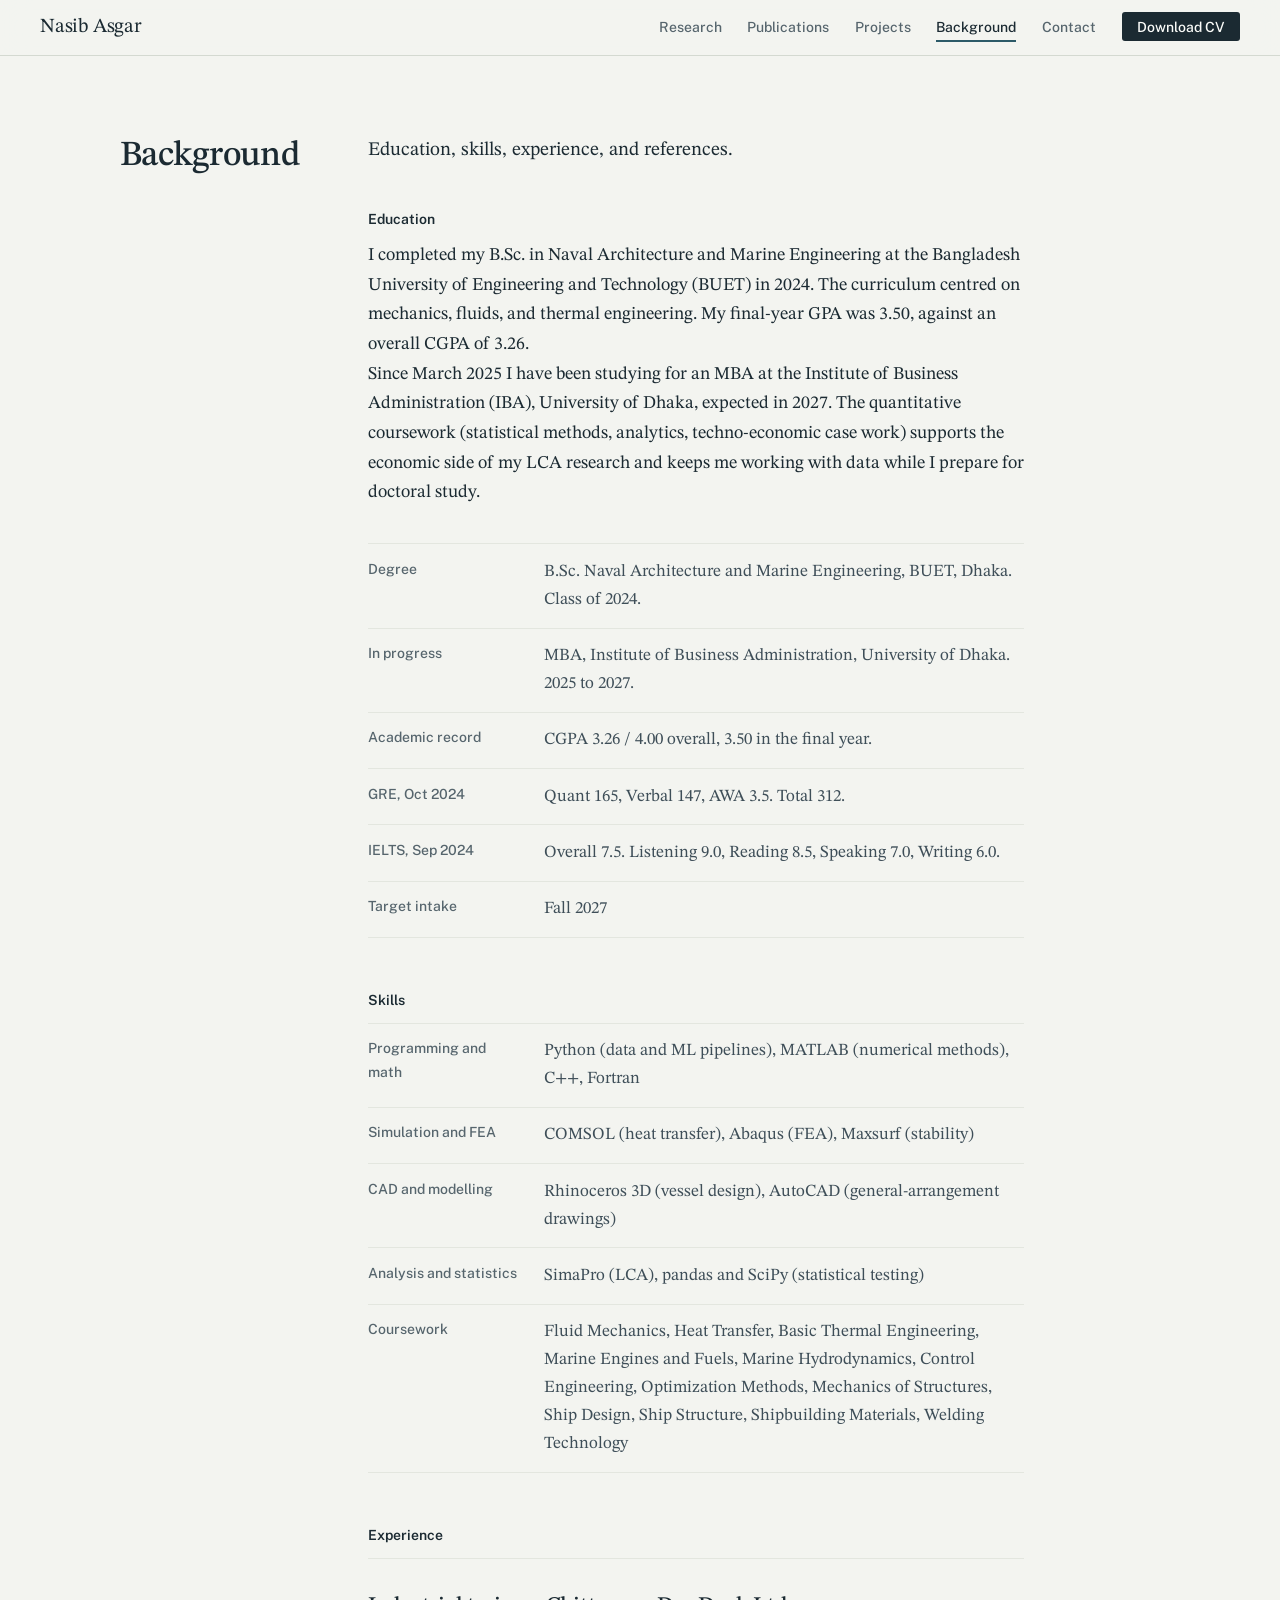
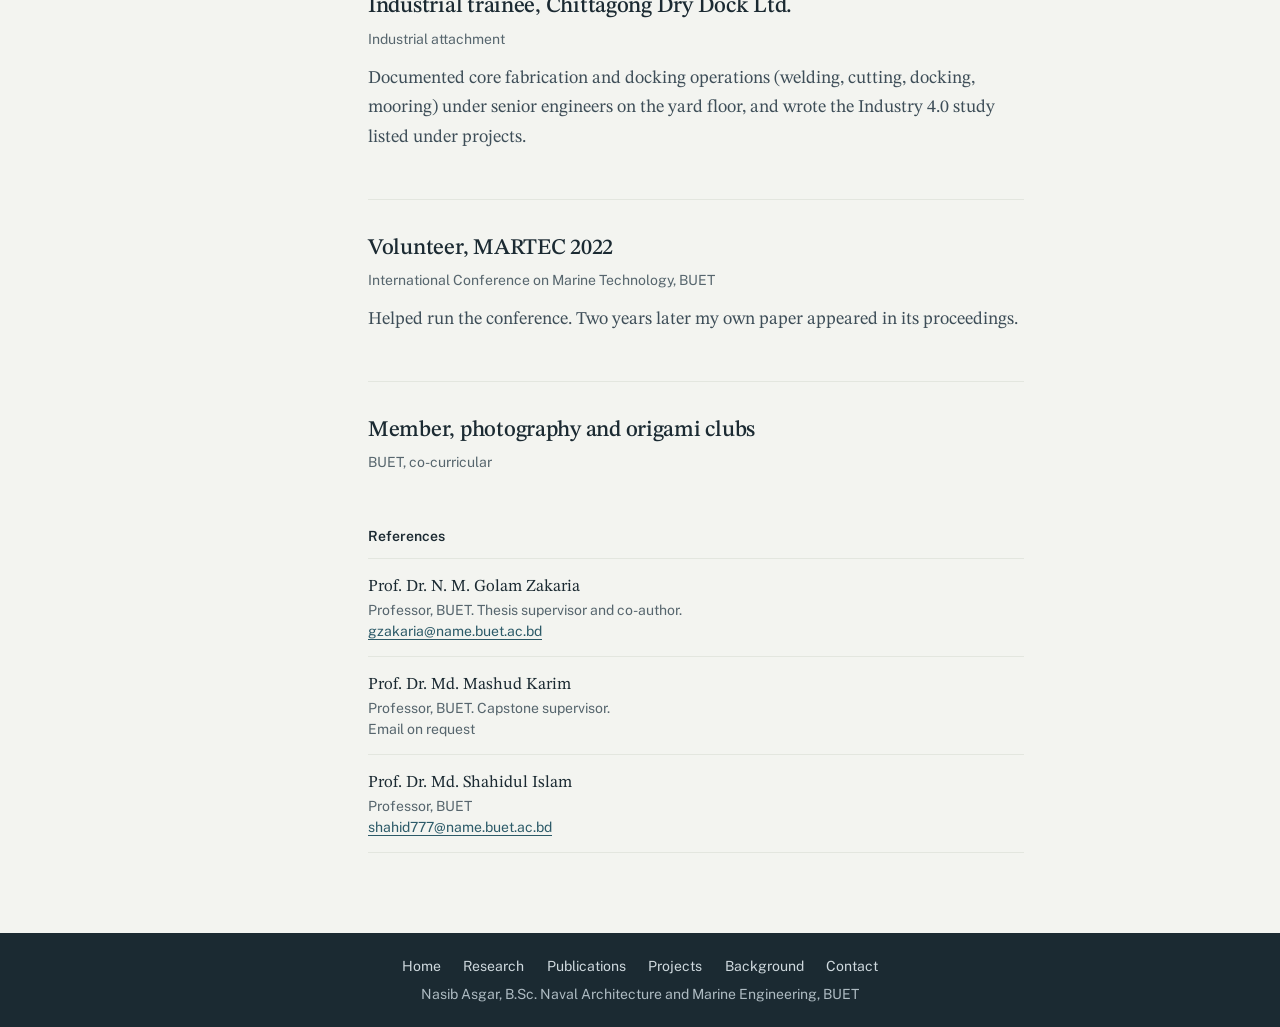
==== background.html @ f790f5c5 "Split the site into home, research, publications, projects and background pages Shared style.css, si" ====
<!DOCTYPE html>
<html lang="en">
<head>
<meta charset="UTF-8" />
<meta name="viewport" content="width=device-width, initial-scale=1, viewport-fit=cover" />
<meta name="color-scheme" content="light" />
<meta name="theme-color" content="#f3f4f0" />
<meta name="description" content="Education, test scores, skills, experience, and references for Nasib Asgar, B.Sc. Naval Architecture and Marine Engineering, BUET." />
<meta name="author" content="Nasib Asgar" />
<meta property="og:type" content="website" />
<meta property="og:title" content="Background | Nasib Asgar" />
<meta property="og:description" content="Education, test scores, skills, experience, and references for Nasib Asgar, B.Sc. Naval Architecture and Marine Engineering, BUET." />
<meta property="og:url" content="https://nasibasgar.github.io/background.html" />
<meta name="twitter:card" content="summary" />
<title>Background | Nasib Asgar</title>

<link rel="preconnect" href="https://fonts.googleapis.com" />
<link rel="preconnect" href="https://fonts.gstatic.com" crossorigin />
<link href="https://fonts.googleapis.com/css2?family=STIX+Two+Text:ital,wght@0,400;0,500;0,600;1,400;1,500&family=Public+Sans:wght@400;500;600&display=swap" rel="stylesheet" />
<link rel="stylesheet" href="style.css" />
</head>
<body>
<a class="skip" href="#main">Skip to content</a>

<nav aria-label="Primary">
  <a href="index.html" class="nav-brand">Nasib Asgar</a>
  <button class="nav-toggle" id="navToggle" aria-label="Open menu" aria-expanded="false" aria-controls="navLinks">Menu</button>
  <ul class="nav-links" id="navLinks">
    <li><a href="research.html">Research</a></li>
    <li><a href="publications.html">Publications</a></li>
    <li><a href="projects.html">Projects</a></li>
    <li><a href="background.html" aria-current="page">Background</a></li>
    <li><a href="index.html#contact">Contact</a></li>
    <li><a data-link="cv" href="Nasib_Asgar_CV.pdf" download class="nav-cv">Download CV</a></li>
  </ul>
</nav>

<main id="main">
<section>
  <div class="sec">
    <h1 class="page-title">Background</h1>
    <div class="sec-body">
      <p class="page-lede">Education, skills, experience, and references.</p>
      <div class="sub-group">
      <h3 class="sub">Education</h3>
      <p>
        I completed my B.Sc. in Naval Architecture and Marine Engineering at the Bangladesh
        University of Engineering and Technology (BUET) in 2024. The curriculum centred on
        mechanics, fluids, and thermal engineering. My final-year GPA was 3.50, against an
        overall CGPA of 3.26.
      </p>
      <!-- Verify the MBA framing and dates below. An unexplained gap after graduation is a
           red flag to committees; this paragraph presents it as deliberate preparation. -->
      <p>
        Since March 2025 I have been studying for an MBA at the Institute of Business
        Administration (IBA), University of Dhaka, expected in 2027. The quantitative coursework
        (statistical methods, analytics, techno-economic case work) supports the economic side
        of my LCA research and keeps me working with data while I prepare for doctoral study.
      </p>

      <dl class="rows">
        <div class="row"><dt>Degree</dt><dd>B.Sc. Naval Architecture and Marine Engineering, BUET, Dhaka. Class of 2024.</dd></div>
        <div class="row"><dt>In progress</dt><dd>MBA, Institute of Business Administration, University of Dhaka. 2025 to 2027.</dd></div>
        <div class="row"><dt>Academic record</dt><dd>CGPA 3.26 / 4.00 overall, 3.50 in the final year.</dd></div>
        <div class="row"><dt>GRE, Oct 2024</dt><dd>Quant 165, Verbal 147, AWA 3.5. Total 312.</dd></div>
        <div class="row"><dt>IELTS, Sep 2024</dt><dd>Overall 7.5. Listening 9.0, Reading 8.5, Speaking 7.0, Writing 6.0.</dd></div>
        <div class="row"><dt>Target intake</dt><dd>Fall 2027</dd></div>
      </dl>
      </div>

      <div class="sub-group">
      <h3 class="sub">Skills</h3>
      <dl class="rows" style="margin-top:0">
        <div class="row"><dt>Programming and math</dt><dd>Python (data and ML pipelines), MATLAB (numerical methods), C++, Fortran</dd></div>
        <div class="row"><dt>Simulation and FEA</dt><dd>COMSOL (heat transfer), Abaqus (FEA), Maxsurf (stability)</dd></div>
        <div class="row"><dt>CAD and modelling</dt><dd>Rhinoceros 3D (vessel design), AutoCAD (general-arrangement drawings)</dd></div>
        <div class="row"><dt>Analysis and statistics</dt><dd>SimaPro (LCA), pandas and SciPy (statistical testing)</dd></div>
        <div class="row"><dt>Coursework</dt><dd>Fluid Mechanics, Heat Transfer, Basic Thermal Engineering, Marine Engines and Fuels, Marine Hydrodynamics, Control Engineering, Optimization Methods, Mechanics of Structures, Ship Design, Ship Structure, Shipbuilding Materials, Welding Technology</dd></div>
      </dl>
      </div>

      <div class="sub-group">
      <h3 class="sub">Experience</h3>
      <article class="entry">
        <h3>Industrial trainee, Chittagong Dry Dock Ltd.</h3>
        <p class="meta">Industrial attachment</p>
        <p>
          Documented core fabrication and docking operations (welding, cutting, docking,
          mooring) under senior engineers on the yard floor, and wrote the Industry 4.0 study
          listed under projects.
        </p>
      </article>
      <article class="entry">
        <h3>Volunteer, MARTEC 2022</h3>
        <p class="meta">International Conference on Marine Technology, BUET</p>
        <p>Helped run the conference. Two years later my own paper appeared in its proceedings.</p>
      </article>
      <article class="entry">
        <h3>Member, photography and origami clubs</h3>
        <p class="meta">BUET, co-curricular</p>
      </article>

      <!-- TA FUNDING TIP: if you have EVER tutored, mentored juniors, led lab sessions,
           or taught in any capacity, add it here using the template below. It is the single
           most persuasive item for Teaching Assistantship decisions.
      <article class="entry">
        <h3>Your role, organisation</h3>
        <p class="meta">Dates or type</p>
        <p>What you did, for whom, and any outcome.</p>
      </article>
      -->
      </div>

      <div class="sub-group">
      <h3 class="sub">References</h3>
      <div class="refs" style="margin-top:0">
        <div class="ref">
          <div class="ref-name">Prof. Dr. N. M. Golam Zakaria</div>
          <div class="ref-role">Professor, BUET. Thesis supervisor and co-author.</div>
          <div class="ref-contact"><a href="mailto:gzakaria@name.buet.ac.bd">gzakaria@name.buet.ac.bd</a></div>
        </div>
        <!-- Confirm Dr. Karim is willing to be a referee, then replace
             "Email on request" with his address. Three referees is the standard. -->
        <div class="ref">
          <div class="ref-name">Prof. Dr. Md. Mashud Karim</div>
          <div class="ref-role">Professor, BUET. Capstone supervisor.</div>
          <div class="ref-contact">Email on request</div>
        </div>
        <div class="ref">
          <div class="ref-name">Prof. Dr. Md. Shahidul Islam</div>
          <div class="ref-role">Professor, BUET</div>
          <div class="ref-contact"><a href="mailto:shahid777@name.buet.ac.bd">shahid777@name.buet.ac.bd</a></div>
        </div>
      </div>
      </div>
    </div>
  </div>
</section>
</main>

<footer>
  <div class="foot-links">
    <a href="index.html">Home</a><a href="research.html">Research</a><a href="publications.html">Publications</a><a href="projects.html">Projects</a><a href="background.html">Background</a><a href="index.html#contact">Contact</a>
  </div>
  Nasib Asgar, B.Sc. Naval Architecture and Marine Engineering, BUET
</footer>

<script src="links.js"></script>
<script src="site.js"></script>
</body>
</html>
---- style.css ----
*, *::before, *::after { box-sizing: border-box; margin: 0; padding: 0; }

/* Palette: sea fog, deep water, slate, brass. Contrast checked for small text. */
:root {
  --fog:        #f3f4f0;
  --paper:      #fbfcf9;
  --ink:        #1b2a32;
  --ink-mid:    #3e4e58;
  --ink-soft:   #56656d;
  --rule:       #d4d9d1;
  --rule-soft:  #e3e6df;
  --deep:       #2c5a68;
  --deep-dark:  #1f4350;
  --brass:      #7f6430;
  --brass-light:#dcc58f;
  --water:      #163640;
  --water-text: #c3d1d7;
  --nav-h:      56px;
  --serif:      'STIX Two Text', 'Iowan Old Style', Georgia, 'Times New Roman', serif;
  --sans:       'Public Sans', system-ui, 'Segoe UI', sans-serif;
  --ease-out:   cubic-bezier(0.23, 1, 0.32, 1);
}

html {
  scroll-behavior: smooth;
  -webkit-tap-highlight-color: transparent;
  -webkit-text-size-adjust: 100%;
}

body {
  font-family: var(--serif);
  background: var(--fog);
  color: var(--ink);
  font-size: 18px;
  line-height: 1.65;
  -webkit-font-smoothing: antialiased;
  text-rendering: optimizeLegibility;
}

::selection { background: #d8e6e6; color: var(--deep-dark); }

a { color: var(--deep); text-decoration-thickness: 1px; text-underline-offset: 3px; transition: color 150ms ease; }
:focus-visible { outline: 2px solid var(--deep); outline-offset: 3px; border-radius: 2px; }
button, .btn, .nav-links a { touch-action: manipulation; -webkit-user-select: none; user-select: none; }

section { scroll-margin-top: calc(var(--nav-h) + 8px); }
p { text-wrap: pretty; }
h1, h2, h3 { text-wrap: balance; font-weight: 500; }

.skip {
  position: absolute; left: 1rem; top: -4rem; z-index: 300;
  background: var(--ink); color: var(--paper); padding: 0.5rem 1rem;
  font: 500 14px var(--sans); text-decoration: none; border-radius: 3px;
}
.skip:focus { top: 0.75rem; }

/* ── NAV: a translucent layer over the content ── */
nav {
  position: sticky; top: 0; z-index: 100;
  background: rgba(243, 244, 240, 0.86);
  -webkit-backdrop-filter: blur(14px) saturate(160%);
  backdrop-filter: blur(14px) saturate(160%);
  border-bottom: 1px solid var(--rule);
  display: flex; align-items: center; justify-content: space-between;
  height: var(--nav-h);
  padding: 0 max(2.5rem, env(safe-area-inset-right)) 0 max(2.5rem, env(safe-area-inset-left));
}
.nav-brand {
  font-size: 20px; letter-spacing: -0.01em; color: var(--ink);
  text-decoration: none; display: inline-flex; align-items: center; gap: 10px;
}
.nav-links { display: flex; gap: 1.6rem; list-style: none; align-items: center; }
.nav-links a {
  font: 500 14px var(--sans); color: var(--ink-soft); text-decoration: none;
  padding: 0.35rem 0; border-bottom: 2px solid transparent;
  transition: color 150ms ease, border-color 150ms ease;
}
.nav-links a.active, .nav-links a[aria-current="page"] { color: var(--ink); border-bottom-color: var(--deep); }
.nav-links a.nav-cv {
  color: var(--paper); background: var(--ink); border: 0;
  padding: 0.42rem 0.95rem; border-radius: 3px;
  transition: background 150ms ease, transform 140ms var(--ease-out);
}
.nav-links a.nav-cv:active { transform: scale(0.97); }
.nav-toggle {
  display: none; background: none; border: 1px solid var(--rule); color: var(--ink);
  font: 500 14px var(--sans); padding: 0.5rem 0.9rem; min-height: 40px; cursor: pointer; border-radius: 3px;
}

/* ── HERO: deep water, one quiet brass waterline ── */
.hero { background: var(--water); color: var(--paper); padding: 5.5rem 2.5rem 3.5rem; }
.hero-content {
  max-width: 1040px; margin: 0 auto;
  display: grid; grid-template-columns: minmax(0, 1.3fr) minmax(0, 0.7fr); gap: 4.5rem; align-items: end;
}
.hero-copy { max-width: 36rem; }

.hero-photo {
  width: 84px; height: 84px; border-radius: 50%; object-fit: cover;
  margin-bottom: 1.6rem; border: 1px solid rgba(255, 255, 255, 0.3); background: var(--water);
}
h1.hero-name {
  font-size: clamp(3.1rem, 7vw, 5.4rem); color: var(--paper);
  line-height: 1.02; letter-spacing: -0.028em; margin-bottom: 1.5rem;
}
.hero-lede { font-size: 1.32rem; line-height: 1.5; color: #eef3f4; letter-spacing: -0.005em; margin-bottom: 1.2rem; }
.hero-bio { color: var(--water-text); margin-bottom: 2.1rem; }

.hero-cta { display: flex; gap: 0.7rem; flex-wrap: wrap; }
.btn {
  display: inline-flex; align-items: center; min-height: 44px;
  padding: 0.6rem 1.2rem; font: 500 15px var(--sans); text-decoration: none;
  border-radius: 3px; cursor: pointer; border: 1px solid transparent;
  transition: background 150ms ease, border-color 150ms ease, color 150ms ease, transform 140ms var(--ease-out);
}
.btn:active { transform: scale(0.97); }
.btn-primary { background: var(--ink); color: var(--paper); }
.btn-ghost { background: transparent; color: var(--ink); border-color: var(--rule); }
.hero .btn-primary { background: var(--paper); color: var(--ink); }
.hero .btn-ghost { color: var(--paper); border-color: rgba(255, 255, 255, 0.38); }

/* At a glance: the facts a reader wants in the first five seconds */
.glance { border-top: 1px solid rgba(255, 255, 255, 0.22); }
.glance > div { padding: 0.95rem 0; border-bottom: 1px solid rgba(255, 255, 255, 0.14); }
.glance dt { font: 500 13px var(--sans); color: #9fb3bb; margin-bottom: 0.15rem; }
.glance dd { font-size: 1.02rem; line-height: 1.5; color: var(--paper); }
.hero a:not(.btn) { color: var(--brass-light); }

/* The waterline: a load-line mark and one brass rule */
.waterline { max-width: 1040px; margin: 4rem auto 0; display: flex; align-items: center; gap: 14px; }
.waterline::after { content: ""; flex: 1; height: 1px; background: rgba(217, 191, 134, 0.5); }
.waterline svg { flex: none; display: block; }

/* ── SECTIONS: heading in the margin, content in a reading column ── */
section { padding: 5rem 2.5rem; border-top: 1px solid var(--rule); }
main > section:first-child { border-top: 0; }
.sec { max-width: 1040px; margin: 0 auto; display: grid; grid-template-columns: 200px minmax(0, 1fr); gap: 3rem; }
h2.sec-title {
  font-size: 1.6rem; line-height: 1.2; letter-spacing: -0.012em;
  position: sticky; top: calc(var(--nav-h) + 1.5rem); align-self: start;
}
.sec-body { max-width: 41rem; }
.sec-body > p { margin-bottom: 1.15rem; }
.sec-body > p:last-child { margin-bottom: 0; }
h3.sub {
  font: 600 14px var(--sans); color: var(--ink); margin: 2.8rem 0 0.9rem;
}

.label { font: 500 13px var(--sans); color: var(--ink-soft); }
.lead-in { font-weight: 600; color: var(--ink); }

/* Interests: three plain columns */
.interests { display: grid; grid-template-columns: repeat(3, 1fr); gap: 2rem; margin-top: 2.6rem; padding-top: 2rem; border-top: 1px solid var(--rule-soft); }
.interest h3 { font-size: 1.12rem; letter-spacing: -0.005em; margin-bottom: 0.4rem; }
.interest p { font: 14px/1.55 var(--sans); color: var(--ink-mid); margin-bottom: 0.7rem; }
.interest .why { color: var(--ink-soft); }
.interest a { font-weight: 500; }

/* Entries (publications, projects, experience) */
.entry { padding: 2.1rem 0; border-top: 1px solid var(--rule-soft); }
.entry:first-child { padding-top: 0; border-top: 0; }
.entry:last-child { padding-bottom: 0; }
.entry h3 { font-size: 1.4rem; line-height: 1.28; letter-spacing: -0.012em; margin-bottom: 0.5rem; }
.entry .meta { font: 14px/1.5 var(--sans); color: var(--ink-soft); margin-bottom: 0.85rem; }
.entry .authors { color: var(--ink-mid); margin-bottom: 0.1rem; }
.entry .authors strong { color: var(--ink); font-weight: 600; }
.entry .venue { color: var(--ink-soft); font-style: italic; margin-bottom: 0.9rem; }
.entry p { color: var(--ink-mid); margin-bottom: 0.8rem; }
.entry ul { padding-left: 1.15rem; color: var(--ink-mid); margin-bottom: 0.9rem; }
.entry li { margin-bottom: 0.4rem; padding-left: 0.2rem; }
.entry .tools { font: 14px/1.55 var(--sans); color: var(--ink-soft); }
.entry .tools b { font-weight: 600; color: var(--ink-mid); }
.finding { margin-top: 0.4rem; }
.entry figure { margin: 1.4rem 0 1.2rem; }
.entry figure img { display: block; width: 100%; height: auto; border: 1px solid var(--rule-soft); border-radius: 3px; background: #fdfdfb; }
.entry figcaption { font: 13.5px/1.5 var(--sans); color: var(--ink-soft); margin-top: 0.55rem; }

.state { display: inline-flex; align-items: center; gap: 7px; margin-right: 0.35rem; color: var(--ink-mid); font-weight: 500; }
.state::before { content: ""; width: 9px; height: 9px; border-radius: 50%; flex: none; }
.state.done::before { background: var(--deep); }
.state.active::before { border: 1.6px solid var(--brass); }

.actions { display: flex; flex-wrap: wrap; gap: 1.4rem; align-items: baseline; margin-top: 1.1rem; font: 500 15px var(--sans); }
.text-btn {
  font: inherit; color: var(--deep); background: none; border: 0; padding: 0.2rem 0; cursor: pointer;
  text-decoration: underline; text-decoration-thickness: 1px; text-underline-offset: 3px;
  transition: color 150ms ease, transform 140ms var(--ease-out);
}
.text-btn:active { transform: scale(0.97); }
.pipeline { margin-top: 2rem; font: 14px/1.5 var(--sans); color: var(--ink-soft); }

/* Definition rows (education, skills, contact) */
.rows { margin-top: 2.2rem; }
.row { display: grid; grid-template-columns: 9.5rem minmax(0, 1fr); gap: 1.5rem; padding: 0.85rem 0; border-top: 1px solid var(--rule-soft); }
.row:last-child { border-bottom: 1px solid var(--rule-soft); }
.row dt { font: 500 14px/1.7 var(--sans); color: var(--ink-soft); }
.row dd { color: var(--ink-mid); font-size: 17px; }
.row dd small { font: 14px var(--sans); color: var(--ink-soft); }

/* References */
.refs { margin-top: 2.4rem; }
.ref { padding: 0.85rem 0; border-top: 1px solid var(--rule-soft); }
.ref:last-child { border-bottom: 1px solid var(--rule-soft); }
.ref-name { font-size: 1.05rem; }
.ref-role, .ref-contact { font: 14px/1.5 var(--sans); color: var(--ink-soft); }
.ref-contact a { word-break: break-all; }

/* ── FOOTER ── */
footer {
  background: var(--ink); color: #aebbc2; text-align: center;
  font: 14px var(--sans);
  padding: 1.6rem max(2.5rem, env(safe-area-inset-right)) calc(1.6rem + env(safe-area-inset-bottom)) max(2.5rem, env(safe-area-inset-left));
}
footer a { color: #cfd9de; text-decoration: none; }

/* Hover only where hover exists (touch fires false hovers on tap) */
@media (hover: hover) and (pointer: fine) {
  a:hover { color: var(--deep-dark); }
  .nav-links a:hover { color: var(--ink); }
  .nav-links a.nav-cv:hover { background: var(--deep-dark); color: var(--paper); }
  .btn-primary:hover { background: var(--deep-dark); color: var(--paper); }
  .hero .btn-primary:hover { background: #fff; color: var(--ink); }
  .hero .btn-ghost:hover { border-color: #fff; color: #fff; }
  .hero a:not(.btn):hover { color: #fff; }
  .btn-ghost:hover { border-color: var(--deep); color: var(--deep-dark); }
  .text-btn:hover { color: var(--deep-dark); }
  footer a:hover { color: #fff; }
}

/* ── RESPONSIVE ── */
@media (max-width: 1000px) {
  .sec { grid-template-columns: 1fr; gap: 1.6rem; }
  h2.sec-title { position: static; }
  .sec-body { max-width: 42rem; }
  .interests { grid-template-columns: 1fr; gap: 1.6rem; }
}
@media (max-width: 900px) {
  .hero { padding: 4rem 1.25rem 2.5rem; }
  .hero-content { grid-template-columns: 1fr; gap: 2.5rem; align-items: start; }
  .waterline { margin-top: 3rem; }
}
@media (max-width: 820px) {
  nav { padding: 0 1.25rem; }
  .nav-toggle { display: block; }
  .nav-links {
    display: none; position: absolute; top: var(--nav-h); left: 0; right: 0;
    background: var(--paper); border-bottom: 1px solid var(--rule);
    flex-direction: column; align-items: flex-start; gap: 0; padding: 0.5rem 1.25rem 0.9rem;
  }
  .nav-links.open { display: flex; }
  .nav-links li { width: 100%; }
  .nav-links a { display: block; padding: 0.8rem 0; border-bottom: 0; }
  .nav-links a.active, .nav-links a[aria-current="page"] { box-shadow: inset 3px 0 0 var(--deep); padding-left: 0.8rem; }
  .nav-links a.nav-cv { display: inline-block; margin-top: 0.4rem; padding: 0.65rem 1.1rem; }
}
@media (max-width: 640px) {
  body { font-size: 17px; }
  section { padding: 3.5rem 1.25rem; }
  h1.hero-name { font-size: 3rem; }
  .row { grid-template-columns: 1fr; gap: 0; }
  .entry h3 { font-size: 1.28rem; }
}

@media (prefers-reduced-motion: reduce) {
  html { scroll-behavior: auto; }
  .btn:active, .text-btn:active, .nav-links a.nav-cv:active { transform: none; }
}

@media print {
  nav, .waterline, .hero-cta, .text-btn, .skip, .pagelist .pl-go, footer .foot-links { display: none !important; }
  body { background: #fff; font-size: 11pt; }
  .hero { padding: 1rem 0; background: #fff !important; }
  .hero, .hero * { color: #000 !important; }
  section { padding: 1.4rem 0; }
  .entry, .ref, .row { break-inside: avoid; }
  h2.sec-title { position: static; }
}

/* ── PAGE TITLES (inner pages) ── */
h1.page-title {
  font-size: 2.2rem; line-height: 1.12; letter-spacing: -0.02em;
  position: sticky; top: calc(var(--nav-h) + 1.5rem); align-self: start;
}
.page-lede { font-size: 1.2rem; line-height: 1.55; color: var(--ink); margin-bottom: 1.6rem; max-width: 36rem; }
.sec-body > h3.sub:first-child { margin-top: 0; }
.sec-body > .sub-group + .sub-group { margin-top: 3.4rem; }

/* ── PAGE LIST on the home page ── */
.pagelist { border-top: 1px solid var(--rule-soft); margin-top: 0.4rem; }
.pagelist a {
  display: grid; grid-template-columns: 11rem minmax(0, 1fr) auto; gap: 1.5rem; align-items: baseline;
  padding: 1.15rem 0; border-bottom: 1px solid var(--rule-soft); text-decoration: none; color: var(--ink-mid);
  transition: background 150ms ease, padding 200ms var(--ease-out);
}
.pagelist .pl-title { font-size: 1.35rem; letter-spacing: -0.01em; color: var(--ink); }
.pagelist .pl-desc { font: 15px/1.5 var(--sans); }
.pagelist .pl-go { font: 500 14px var(--sans); color: var(--deep); }
.pagelist a:active { background: rgba(44, 90, 104, 0.06); }
@media (hover: hover) and (pointer: fine) {
  .pagelist a:hover { background: rgba(44, 90, 104, 0.05); padding-left: 0.6rem; padding-right: 0.6rem; color: var(--ink-mid); }
}

/* ── FOOTER LINKS ── */
footer .foot-links { display: flex; flex-wrap: wrap; gap: 0.4rem 1.4rem; justify-content: center; margin-bottom: 0.7rem; }

@media (max-width: 1000px) { h1.page-title { position: static; font-size: 2rem; } }
@media (max-width: 640px) {
  .pagelist a { grid-template-columns: 1fr auto; gap: 0.2rem 1rem; }
  .pagelist .pl-desc { grid-column: 1 / -1; grid-row: 2; }
  main > section { padding-top: 3rem; }
}
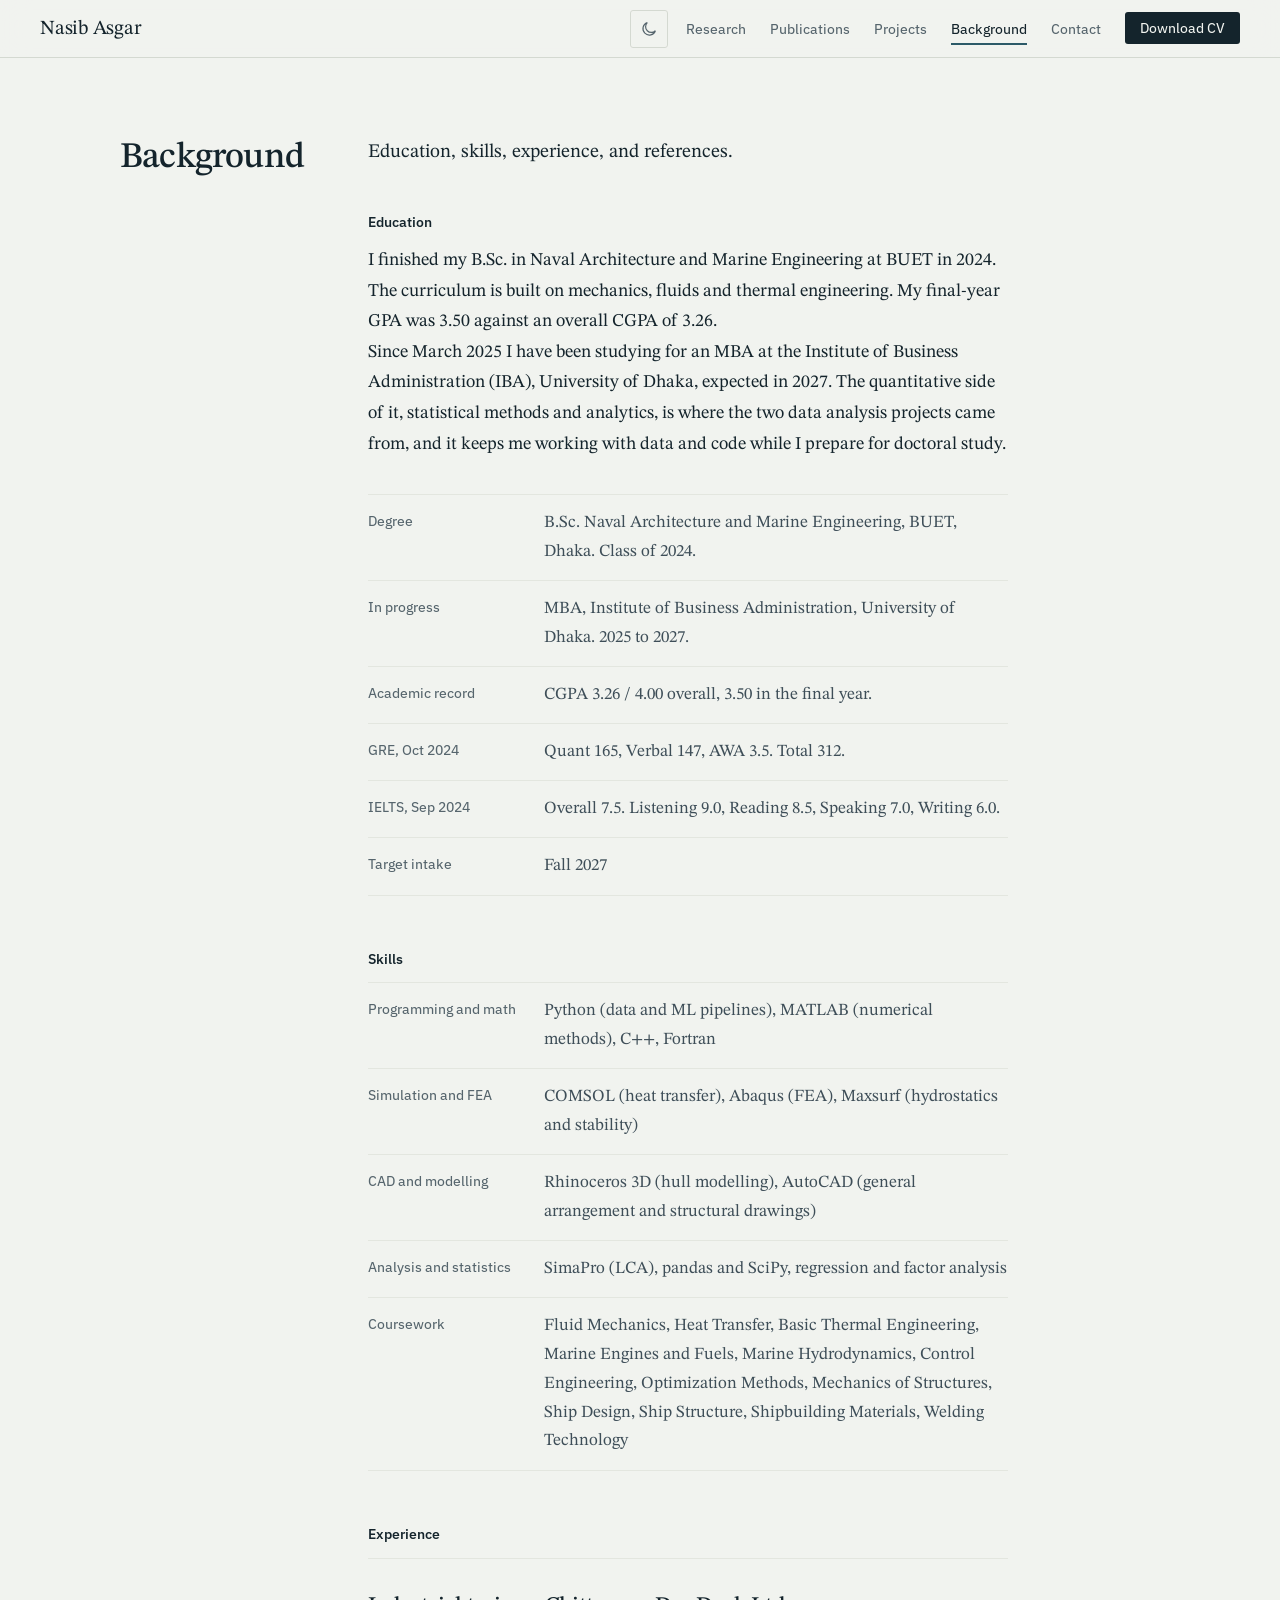
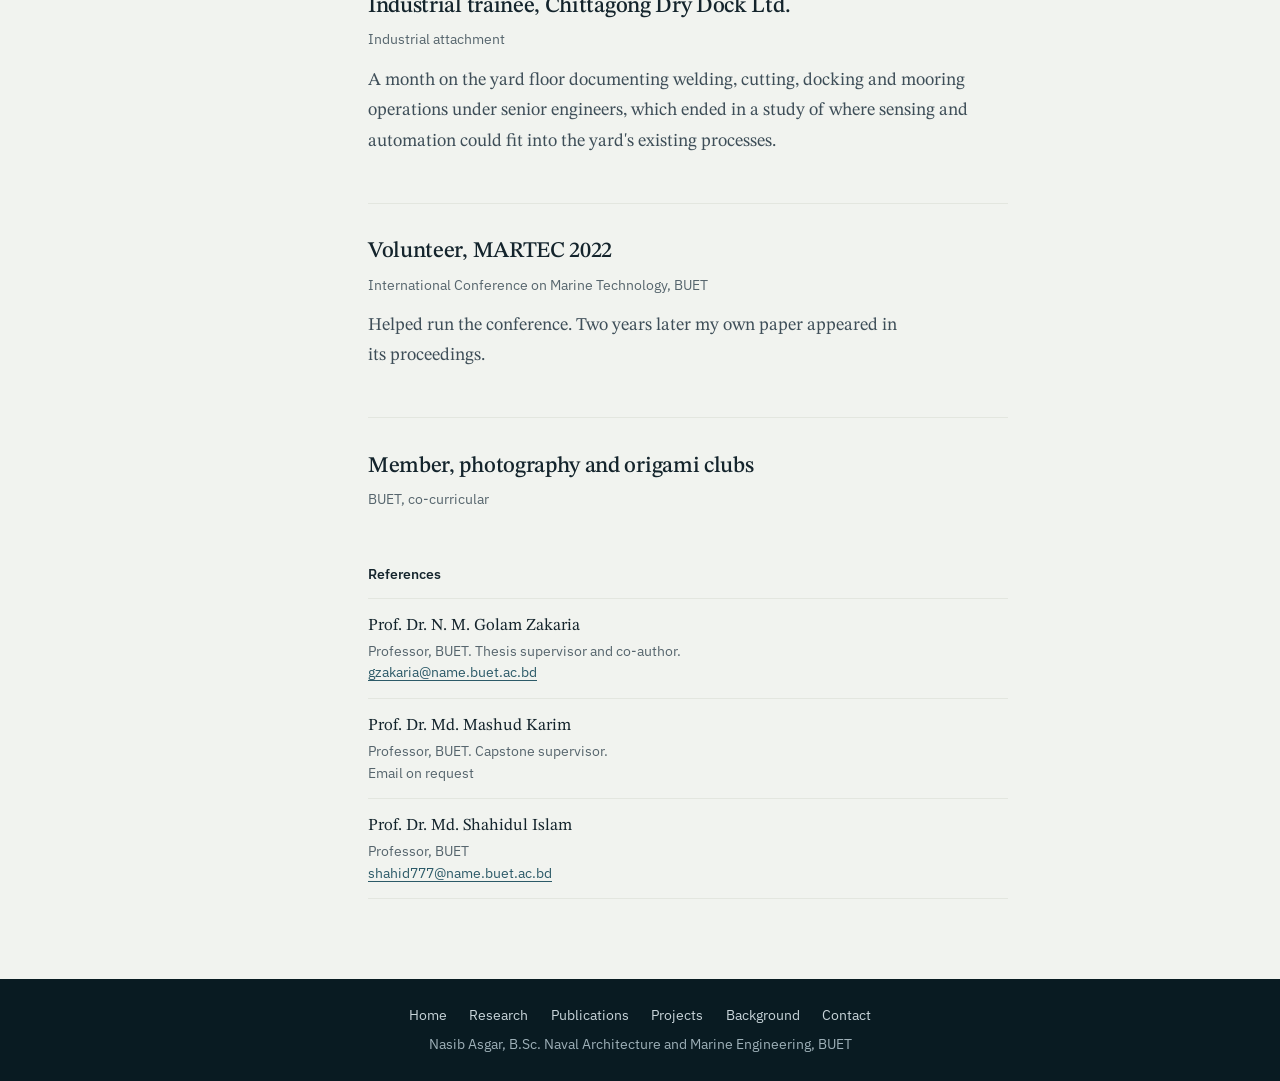
==== commit d93cd825: "Rebuild the site: real project data, dark theme, and a redrawn header Content, from the source docum" ====
--- a/background.html
+++ b/background.html
@@ -3,8 +3,8 @@
 <head>
 <meta charset="UTF-8" />
 <meta name="viewport" content="width=device-width, initial-scale=1, viewport-fit=cover" />
-<meta name="color-scheme" content="light" />
-<meta name="theme-color" content="#f3f4f0" />
+<meta name="color-scheme" content="light dark" />
+<meta name="theme-color" content="#0e2730" />
 <meta name="description" content="Education, test scores, skills, experience, and references for Nasib Asgar, B.Sc. Naval Architecture and Marine Engineering, BUET." />
 <meta name="author" content="Nasib Asgar" />
 <meta property="og:type" content="website" />
@@ -14,9 +14,13 @@
 <meta name="twitter:card" content="summary" />
 <title>Background | Nasib Asgar</title>
 
+<script>
+  /* Settle the theme before the first paint so the page never flashes. */
+  try { var t = localStorage.getItem('theme'); if (t) document.documentElement.dataset.theme = t; } catch (e) {}
+</script>
 <link rel="preconnect" href="https://fonts.googleapis.com" />
 <link rel="preconnect" href="https://fonts.gstatic.com" crossorigin />
-<link href="https://fonts.googleapis.com/css2?family=STIX+Two+Text:ital,wght@0,400;0,500;0,600;1,400;1,500&family=Public+Sans:wght@400;500;600&display=swap" rel="stylesheet" />
+<link href="https://fonts.googleapis.com/css2?family=STIX+Two+Text:ital,wght@0,400;0,500;0,600;1,400;1,500&family=IBM+Plex+Sans:wght@400;450;500;550;600&display=swap" rel="stylesheet" />
 <link rel="stylesheet" href="style.css" />
 </head>
 <body>
@@ -24,15 +28,21 @@
 
 <nav aria-label="Primary">
   <a href="index.html" class="nav-brand">Nasib Asgar</a>
-  <button class="nav-toggle" id="navToggle" aria-label="Open menu" aria-expanded="false" aria-controls="navLinks">Menu</button>
-  <ul class="nav-links" id="navLinks">
-    <li><a href="research.html">Research</a></li>
-    <li><a href="publications.html">Publications</a></li>
-    <li><a href="projects.html">Projects</a></li>
-    <li><a href="background.html" aria-current="page">Background</a></li>
-    <li><a href="index.html#contact">Contact</a></li>
-    <li><a data-link="cv" href="Nasib_Asgar_CV.pdf" download class="nav-cv">Download CV</a></li>
-  </ul>
+  <div class="nav-right">
+    <button class="icon-btn" id="themeToggle" type="button" aria-label="Switch to dark theme">
+      <svg class="moon" viewBox="0 0 24 24" fill="none" stroke="currentColor" stroke-width="1.6" stroke-linecap="round" aria-hidden="true"><path d="M20.5 14.3A8.5 8.5 0 1 1 9.7 3.5a6.8 6.8 0 0 0 10.8 10.8Z"/></svg>
+      <svg class="sun" viewBox="0 0 24 24" fill="none" stroke="currentColor" stroke-width="1.6" stroke-linecap="round" aria-hidden="true"><circle cx="12" cy="12" r="4.2"/><path d="M12 2.6v2.2M12 19.2v2.2M2.6 12h2.2M19.2 12h2.2M5.4 5.4l1.6 1.6M17 17l1.6 1.6M18.6 5.4 17 7M7 17l-1.6 1.6"/></svg>
+    </button>
+    <button class="nav-toggle" id="navToggle" type="button" aria-label="Open menu" aria-expanded="false" aria-controls="navLinks">Menu</button>
+    <ul class="nav-links" id="navLinks">
+      <li><a href="research.html">Research</a></li>
+      <li><a href="publications.html">Publications</a></li>
+      <li><a href="projects.html">Projects</a></li>
+      <li><a href="background.html" aria-current="page">Background</a></li>
+      <li><a href="index.html#contact">Contact</a></li>
+      <li><a data-link="cv" href="Nasib_Asgar_CV.pdf" download class="nav-cv">Download CV</a></li>
+    </ul>
+  </div>
 </nav>
 
 <main id="main">
@@ -44,18 +54,17 @@
       <div class="sub-group">
       <h3 class="sub">Education</h3>
       <p>
-        I completed my B.Sc. in Naval Architecture and Marine Engineering at the Bangladesh
-        University of Engineering and Technology (BUET) in 2024. The curriculum centred on
-        mechanics, fluids, and thermal engineering. My final-year GPA was 3.50, against an
-        overall CGPA of 3.26.
+        I finished my B.Sc. in Naval Architecture and Marine Engineering at BUET in 2024. The
+        curriculum is built on mechanics, fluids and thermal engineering. My final-year GPA was
+        3.50 against an overall CGPA of 3.26.
       </p>
       <!-- Verify the MBA framing and dates below. An unexplained gap after graduation is a
            red flag to committees; this paragraph presents it as deliberate preparation. -->
       <p>
         Since March 2025 I have been studying for an MBA at the Institute of Business
-        Administration (IBA), University of Dhaka, expected in 2027. The quantitative coursework
-        (statistical methods, analytics, techno-economic case work) supports the economic side
-        of my LCA research and keeps me working with data while I prepare for doctoral study.
+        Administration (IBA), University of Dhaka, expected in 2027. The quantitative side of it,
+        statistical methods and analytics, is where the two data analysis projects came from, and
+        it keeps me working with data and code while I prepare for doctoral study.
       </p>
 
       <dl class="rows">
@@ -72,9 +81,9 @@
       <h3 class="sub">Skills</h3>
       <dl class="rows" style="margin-top:0">
         <div class="row"><dt>Programming and math</dt><dd>Python (data and ML pipelines), MATLAB (numerical methods), C++, Fortran</dd></div>
-        <div class="row"><dt>Simulation and FEA</dt><dd>COMSOL (heat transfer), Abaqus (FEA), Maxsurf (stability)</dd></div>
-        <div class="row"><dt>CAD and modelling</dt><dd>Rhinoceros 3D (vessel design), AutoCAD (general-arrangement drawings)</dd></div>
-        <div class="row"><dt>Analysis and statistics</dt><dd>SimaPro (LCA), pandas and SciPy (statistical testing)</dd></div>
+        <div class="row"><dt>Simulation and FEA</dt><dd>COMSOL (heat transfer), Abaqus (FEA), Maxsurf (hydrostatics and stability)</dd></div>
+        <div class="row"><dt>CAD and modelling</dt><dd>Rhinoceros 3D (hull modelling), AutoCAD (general arrangement and structural drawings)</dd></div>
+        <div class="row"><dt>Analysis and statistics</dt><dd>SimaPro (LCA), pandas and SciPy, regression and factor analysis</dd></div>
         <div class="row"><dt>Coursework</dt><dd>Fluid Mechanics, Heat Transfer, Basic Thermal Engineering, Marine Engines and Fuels, Marine Hydrodynamics, Control Engineering, Optimization Methods, Mechanics of Structures, Ship Design, Ship Structure, Shipbuilding Materials, Welding Technology</dd></div>
       </dl>
       </div>
@@ -85,9 +94,9 @@
         <h3>Industrial trainee, Chittagong Dry Dock Ltd.</h3>
         <p class="meta">Industrial attachment</p>
         <p>
-          Documented core fabrication and docking operations (welding, cutting, docking,
-          mooring) under senior engineers on the yard floor, and wrote the Industry 4.0 study
-          listed under projects.
+          A month on the yard floor documenting welding, cutting, docking and mooring operations
+          under senior engineers, which ended in a study of where sensing and automation could
+          fit into the yard's existing processes.
         </p>
       </article>
       <article class="entry">
--- a/style.css
+++ b/style.css
@@ -1,10 +1,15 @@
+/* ───────────────────────────────────────────────────────────────
+   Nasib Asgar, personal research site
+   Palette: sea fog, deep water, slate, brass. Dark theme included.
+   Type: STIX Two Text (reading), IBM Plex Sans (labels, controls).
+   ─────────────────────────────────────────────────────────────── */
+
 *, *::before, *::after { box-sizing: border-box; margin: 0; padding: 0; }
 
-/* Palette: sea fog, deep water, slate, brass. Contrast checked for small text. */
 :root {
-  --fog:        #f3f4f0;
+  --fog:        #f1f3ef;
   --paper:      #fbfcf9;
-  --ink:        #1b2a32;
+  --ink:        #14242c;
   --ink-mid:    #3e4e58;
   --ink-soft:   #56656d;
   --rule:       #d4d9d1;
@@ -13,12 +18,55 @@
   --deep-dark:  #1f4350;
   --brass:      #7f6430;
   --brass-light:#dcc58f;
-  --water:      #163640;
-  --water-text: #c3d1d7;
-  --nav-h:      56px;
+  --water:      #0e2730;
+  --water-deep: #091b22;
+  --water-text: #adc0c8;
+  --water-rule: rgba(255, 255, 255, 0.14);
+  --tint:       rgba(44, 90, 104, 0.055);
+  --shade:      rgba(13, 31, 39, 0.5);
+
+  --nav-h:      58px;
   --serif:      'STIX Two Text', 'Iowan Old Style', Georgia, 'Times New Roman', serif;
-  --sans:       'Public Sans', system-ui, 'Segoe UI', sans-serif;
-  --ease-out:   cubic-bezier(0.23, 1, 0.32, 1);
+  --sans:       'IBM Plex Sans', system-ui, 'Segoe UI', sans-serif;
+  --ease-out:   cubic-bezier(0.22, 1, 0.36, 1);
+  --ease-soft:  cubic-bezier(0.4, 0, 0.2, 1);
+}
+
+@media (prefers-color-scheme: dark) {
+  :root:not([data-theme="light"]) {
+    --fog:        #0d1f26;
+    --paper:      #112a33;
+    --ink:        #e7eeef;
+    --ink-mid:    #bcccd1;
+    --ink-soft:   #8fa4ab;
+    --rule:       #26424d;
+    --rule-soft:  #1e3741;
+    --deep:       #7db6c4;
+    --deep-dark:  #a5d2dc;
+    --brass:      #cdae72;
+    --brass-light:#e3cda0;
+    --water:      #081a21;
+    --water-deep: #051218;
+    --tint:       rgba(125, 182, 196, 0.08);
+    --shade:      rgba(3, 12, 16, 0.72);
+  }
+}
+:root[data-theme="dark"] {
+  --fog:        #0d1f26;
+  --paper:      #112a33;
+  --ink:        #e7eeef;
+  --ink-mid:    #bcccd1;
+  --ink-soft:   #8fa4ab;
+  --rule:       #26424d;
+  --rule-soft:  #1e3741;
+  --deep:       #7db6c4;
+  --deep-dark:  #a5d2dc;
+  --brass:      #cdae72;
+  --brass-light:#e3cda0;
+  --water:      #081a21;
+  --water-deep: #051218;
+  --tint:       rgba(125, 182, 196, 0.08);
+  --shade:      rgba(3, 12, 16, 0.72);
 }
 
 html {
@@ -32,16 +80,18 @@
   background: var(--fog);
   color: var(--ink);
   font-size: 18px;
-  line-height: 1.65;
+  line-height: 1.7;
   -webkit-font-smoothing: antialiased;
   text-rendering: optimizeLegibility;
-}
-
-::selection { background: #d8e6e6; color: var(--deep-dark); }
+  transition: background 320ms var(--ease-soft), color 320ms var(--ease-soft);
+}
+
+::selection { background: var(--brass-light); color: #14242c; }
 
 a { color: var(--deep); text-decoration-thickness: 1px; text-underline-offset: 3px; transition: color 150ms ease; }
 :focus-visible { outline: 2px solid var(--deep); outline-offset: 3px; border-radius: 2px; }
 button, .btn, .nav-links a { touch-action: manipulation; -webkit-user-select: none; user-select: none; }
+img { max-width: 100%; }
 
 section { scroll-margin-top: calc(var(--nav-h) + 8px); }
 p { text-wrap: pretty; }
@@ -49,188 +99,311 @@
 
 .skip {
   position: absolute; left: 1rem; top: -4rem; z-index: 300;
-  background: var(--ink); color: var(--paper); padding: 0.5rem 1rem;
+  background: var(--ink); color: var(--fog); padding: 0.5rem 1rem;
   font: 500 14px var(--sans); text-decoration: none; border-radius: 3px;
 }
 .skip:focus { top: 0.75rem; }
 
-/* ── NAV: a translucent layer over the content ── */
+/* ── NAV ── */
 nav {
   position: sticky; top: 0; z-index: 100;
-  background: rgba(243, 244, 240, 0.86);
-  -webkit-backdrop-filter: blur(14px) saturate(160%);
-  backdrop-filter: blur(14px) saturate(160%);
+  background: var(--fog);
+  background: color-mix(in srgb, var(--fog) 86%, transparent);
+  -webkit-backdrop-filter: blur(14px) saturate(170%);
+  backdrop-filter: blur(14px) saturate(170%);
   border-bottom: 1px solid var(--rule);
   display: flex; align-items: center; justify-content: space-between;
   height: var(--nav-h);
   padding: 0 max(2.5rem, env(safe-area-inset-right)) 0 max(2.5rem, env(safe-area-inset-left));
 }
+/* The waterline: fills across the nav's lower edge as the page is read */
+nav::after {
+  content: ""; position: absolute; left: 0; bottom: -1px; height: 2px;
+  width: var(--read, 0%); background: var(--brass);
+  transition: width 90ms linear;
+}
 .nav-brand {
-  font-size: 20px; letter-spacing: -0.01em; color: var(--ink);
+  font-size: 20px; letter-spacing: -0.012em; color: var(--ink);
   text-decoration: none; display: inline-flex; align-items: center; gap: 10px;
 }
-.nav-links { display: flex; gap: 1.6rem; list-style: none; align-items: center; }
+.nav-right { display: flex; align-items: center; gap: 1.1rem; }
+.nav-links { display: flex; gap: 1.5rem; list-style: none; align-items: center; }
 .nav-links a {
-  font: 500 14px var(--sans); color: var(--ink-soft); text-decoration: none;
+  font: 450 14px var(--sans); color: var(--ink-soft); text-decoration: none;
   padding: 0.35rem 0; border-bottom: 2px solid transparent;
   transition: color 150ms ease, border-color 150ms ease;
 }
-.nav-links a.active, .nav-links a[aria-current="page"] { color: var(--ink); border-bottom-color: var(--deep); }
+.nav-links a[aria-current="page"] { color: var(--ink); border-bottom-color: var(--deep); }
 .nav-links a.nav-cv {
-  color: var(--paper); background: var(--ink); border: 0;
-  padding: 0.42rem 0.95rem; border-radius: 3px;
+  color: var(--fog); background: var(--ink); border: 0;
+  padding: 0.44rem 0.95rem; border-radius: 3px;
   transition: background 150ms ease, transform 140ms var(--ease-out);
 }
 .nav-links a.nav-cv:active { transform: scale(0.97); }
+
+.icon-btn {
+  display: inline-flex; align-items: center; justify-content: center;
+  width: 38px; height: 38px; flex: none;
+  background: none; border: 1px solid var(--rule); border-radius: 3px;
+  color: var(--ink-soft); cursor: pointer;
+  transition: color 150ms ease, border-color 150ms ease, background 150ms ease;
+}
+.icon-btn svg { width: 18px; height: 18px; display: block; }
+.icon-btn .sun { display: none; }
+:root[data-theme="dark"] .icon-btn .sun { display: block; }
+:root[data-theme="dark"] .icon-btn .moon { display: none; }
+@media (prefers-color-scheme: dark) {
+  :root:not([data-theme="light"]) .icon-btn .sun { display: block; }
+  :root:not([data-theme="light"]) .icon-btn .moon { display: none; }
+}
 .nav-toggle {
   display: none; background: none; border: 1px solid var(--rule); color: var(--ink);
-  font: 500 14px var(--sans); padding: 0.5rem 0.9rem; min-height: 40px; cursor: pointer; border-radius: 3px;
-}
-
-/* ── HERO: deep water, one quiet brass waterline ── */
-.hero { background: var(--water); color: var(--paper); padding: 5.5rem 2.5rem 3.5rem; }
+  font: 450 14px var(--sans); padding: 0.5rem 0.9rem; min-height: 40px; cursor: pointer; border-radius: 3px;
+}
+
+/* ── HERO: deep water, hull lines, one brass waterline ── */
+.hero {
+  position: relative; overflow: hidden;
+  background: var(--water);
+  color: #fbfcf9;
+  padding: 5.5rem 2.5rem 3.5rem;
+}
+.hero::before {
+  content: ""; position: absolute; inset: 0;
+  background: radial-gradient(130% 90% at 72% 18%, rgba(44, 90, 104, 0.5), transparent 62%);
+  pointer-events: none;
+}
+#lines { position: absolute; inset: 0; width: 100%; height: 100%; display: block; }
 .hero-content {
+  position: relative; z-index: 2;
   max-width: 1040px; margin: 0 auto;
-  display: grid; grid-template-columns: minmax(0, 1.3fr) minmax(0, 0.7fr); gap: 4.5rem; align-items: end;
-}
-.hero-copy { max-width: 36rem; }
-
+  display: grid; grid-template-columns: minmax(0, 1.3fr) minmax(0, 0.72fr); gap: 4.5rem; align-items: end;
+}
+.hero-copy { max-width: 35rem; }
 .hero-photo {
-  width: 84px; height: 84px; border-radius: 50%; object-fit: cover;
-  margin-bottom: 1.6rem; border: 1px solid rgba(255, 255, 255, 0.3); background: var(--water);
+  width: 96px; height: 96px; border-radius: 50%; object-fit: cover;
+  margin-bottom: 1.5rem; border: 1px solid rgba(255, 255, 255, 0.3); background: var(--water-deep);
 }
 h1.hero-name {
-  font-size: clamp(3.1rem, 7vw, 5.4rem); color: var(--paper);
-  line-height: 1.02; letter-spacing: -0.028em; margin-bottom: 1.5rem;
-}
-.hero-lede { font-size: 1.32rem; line-height: 1.5; color: #eef3f4; letter-spacing: -0.005em; margin-bottom: 1.2rem; }
-.hero-bio { color: var(--water-text); margin-bottom: 2.1rem; }
+  font-size: clamp(2.5rem, 5.2vw, 3.9rem); color: #fff;
+  line-height: 1.04; letter-spacing: -0.026em; margin-bottom: 1.2rem;
+}
+.hero-lede { font-size: 1.16rem; line-height: 1.55; color: #eaf1f3; letter-spacing: -0.003em; margin-bottom: 1rem; }
+.hero-bio { color: var(--water-text); line-height: 1.68; margin-bottom: 2.1rem; }
 
 .hero-cta { display: flex; gap: 0.7rem; flex-wrap: wrap; }
 .btn {
   display: inline-flex; align-items: center; min-height: 44px;
-  padding: 0.6rem 1.2rem; font: 500 15px var(--sans); text-decoration: none;
+  padding: 0.6rem 1.2rem; font: 450 15px var(--sans); text-decoration: none;
   border-radius: 3px; cursor: pointer; border: 1px solid transparent;
   transition: background 150ms ease, border-color 150ms ease, color 150ms ease, transform 140ms var(--ease-out);
 }
 .btn:active { transform: scale(0.97); }
-.btn-primary { background: var(--ink); color: var(--paper); }
+.btn-primary { background: var(--ink); color: var(--fog); }
 .btn-ghost { background: transparent; color: var(--ink); border-color: var(--rule); }
-.hero .btn-primary { background: var(--paper); color: var(--ink); }
-.hero .btn-ghost { color: var(--paper); border-color: rgba(255, 255, 255, 0.38); }
-
-/* At a glance: the facts a reader wants in the first five seconds */
-.glance { border-top: 1px solid rgba(255, 255, 255, 0.22); }
-.glance > div { padding: 0.95rem 0; border-bottom: 1px solid rgba(255, 255, 255, 0.14); }
-.glance dt { font: 500 13px var(--sans); color: #9fb3bb; margin-bottom: 0.15rem; }
-.glance dd { font-size: 1.02rem; line-height: 1.5; color: var(--paper); }
+.hero .btn-primary { background: #fbfcf9; color: #0e2730; }
+.hero .btn-ghost { color: #fbfcf9; border-color: rgba(255, 255, 255, 0.38); }
+
+.glance { border-top: 1px solid rgba(255, 255, 255, 0.24); }
+.glance > div { padding: 0.95rem 0; border-bottom: 1px solid rgba(255, 255, 255, 0.13); }
+.glance dt { font: 450 13px var(--sans); color: #94aab3; margin-bottom: 0.15rem; letter-spacing: 0.002em; }
+.glance dd { font-size: 1.02rem; line-height: 1.5; color: #fbfcf9; }
 .hero a:not(.btn) { color: var(--brass-light); }
 
-/* The waterline: a load-line mark and one brass rule */
-.waterline { max-width: 1040px; margin: 4rem auto 0; display: flex; align-items: center; gap: 14px; }
-.waterline::after { content: ""; flex: 1; height: 1px; background: rgba(217, 191, 134, 0.5); }
+/* Load-line mark and the rule it sits on */
+.waterline { position: relative; z-index: 2; max-width: 1040px; margin: 4rem auto 0; display: flex; align-items: center; gap: 14px; }
+.waterline::after { content: ""; flex: 1; height: 1px; background: rgba(220, 197, 143, 0.45); }
 .waterline svg { flex: none; display: block; }
 
-/* ── SECTIONS: heading in the margin, content in a reading column ── */
+/* ── SECTIONS ── */
 section { padding: 5rem 2.5rem; border-top: 1px solid var(--rule); }
 main > section:first-child { border-top: 0; }
 .sec { max-width: 1040px; margin: 0 auto; display: grid; grid-template-columns: 200px minmax(0, 1fr); gap: 3rem; }
 h2.sec-title {
-  font-size: 1.6rem; line-height: 1.2; letter-spacing: -0.012em;
+  font-size: 1.6rem; line-height: 1.2; letter-spacing: -0.014em;
   position: sticky; top: calc(var(--nav-h) + 1.5rem); align-self: start;
 }
-.sec-body { max-width: 41rem; }
+.sec-body { max-width: 40rem; }
 .sec-body > p { margin-bottom: 1.15rem; }
 .sec-body > p:last-child { margin-bottom: 0; }
-h3.sub {
-  font: 600 14px var(--sans); color: var(--ink); margin: 2.8rem 0 0.9rem;
-}
-
-.label { font: 500 13px var(--sans); color: var(--ink-soft); }
+h3.sub { font: 550 14px var(--sans); color: var(--ink); margin: 2.8rem 0 0.9rem; }
 .lead-in { font-weight: 600; color: var(--ink); }
 
-/* Interests: three plain columns */
-.interests { display: grid; grid-template-columns: repeat(3, 1fr); gap: 2rem; margin-top: 2.6rem; padding-top: 2rem; border-top: 1px solid var(--rule-soft); }
-.interest h3 { font-size: 1.12rem; letter-spacing: -0.005em; margin-bottom: 0.4rem; }
-.interest p { font: 14px/1.55 var(--sans); color: var(--ink-mid); margin-bottom: 0.7rem; }
+/* Interests */
+.interests { display: grid; grid-template-columns: repeat(2, minmax(0, 1fr)); gap: 2rem 2.4rem; margin-top: 2.6rem; padding-top: 2rem; border-top: 1px solid var(--rule-soft); }
+.interest h3 { font-size: 1.12rem; letter-spacing: -0.006em; margin-bottom: 0.4rem; }
+.interest p { font: 14px/1.6 var(--sans); color: var(--ink-mid); margin-bottom: 0.7rem; }
 .interest .why { color: var(--ink-soft); }
 .interest a { font-weight: 500; }
 
-/* Entries (publications, projects, experience) */
+/* Entries */
 .entry { padding: 2.1rem 0; border-top: 1px solid var(--rule-soft); }
 .entry:first-child { padding-top: 0; border-top: 0; }
 .entry:last-child { padding-bottom: 0; }
-.entry h3 { font-size: 1.4rem; line-height: 1.28; letter-spacing: -0.012em; margin-bottom: 0.5rem; }
-.entry .meta { font: 14px/1.5 var(--sans); color: var(--ink-soft); margin-bottom: 0.85rem; }
+.entry h3 { font-size: 1.4rem; line-height: 1.3; letter-spacing: -0.014em; margin-bottom: 0.5rem; }
+.entry .meta { font: 14px/1.55 var(--sans); color: var(--ink-soft); margin-bottom: 0.85rem; }
 .entry .authors { color: var(--ink-mid); margin-bottom: 0.1rem; }
 .entry .authors strong { color: var(--ink); font-weight: 600; }
 .entry .venue { color: var(--ink-soft); font-style: italic; margin-bottom: 0.9rem; }
 .entry p { color: var(--ink-mid); margin-bottom: 0.8rem; }
 .entry ul { padding-left: 1.15rem; color: var(--ink-mid); margin-bottom: 0.9rem; }
 .entry li { margin-bottom: 0.4rem; padding-left: 0.2rem; }
-.entry .tools { font: 14px/1.55 var(--sans); color: var(--ink-soft); }
-.entry .tools b { font-weight: 600; color: var(--ink-mid); }
+.entry .tools { font: 14px/1.6 var(--sans); color: var(--ink-soft); }
+.entry .tools b { font-weight: 550; color: var(--ink-mid); }
 .finding { margin-top: 0.4rem; }
-.entry figure { margin: 1.4rem 0 1.2rem; }
-.entry figure img { display: block; width: 100%; height: auto; border: 1px solid var(--rule-soft); border-radius: 3px; background: #fdfdfb; }
-.entry figcaption { font: 13.5px/1.5 var(--sans); color: var(--ink-soft); margin-top: 0.55rem; }
+
+figure { margin: 1.5rem 0 1.2rem; }
+figcaption { font: 13.5px/1.55 var(--sans); color: var(--ink-soft); margin-top: 0.6rem; }
+.zoomable {
+  display: block; width: 100%; padding: 0.4rem; background: #fbfcf9;
+  border: 1px solid var(--rule-soft); border-radius: 3px; cursor: zoom-in;
+  transition: border-color 160ms ease;
+}
+/* Figures keep their own colours in both themes: these charts carry a
+   colour legend, and inverting them would contradict it. */
+.zoomable img { display: block; width: 100%; height: auto; border-radius: 2px; }
 
 .state { display: inline-flex; align-items: center; gap: 7px; margin-right: 0.35rem; color: var(--ink-mid); font-weight: 500; }
 .state::before { content: ""; width: 9px; height: 9px; border-radius: 50%; flex: none; }
 .state.done::before { background: var(--deep); }
 .state.active::before { border: 1.6px solid var(--brass); }
 
-.actions { display: flex; flex-wrap: wrap; gap: 1.4rem; align-items: baseline; margin-top: 1.1rem; font: 500 15px var(--sans); }
+.actions { display: flex; flex-wrap: wrap; gap: 1.4rem; align-items: baseline; margin-top: 1.1rem; font: 450 15px var(--sans); }
 .text-btn {
   font: inherit; color: var(--deep); background: none; border: 0; padding: 0.2rem 0; cursor: pointer;
   text-decoration: underline; text-decoration-thickness: 1px; text-underline-offset: 3px;
   transition: color 150ms ease, transform 140ms var(--ease-out);
 }
 .text-btn:active { transform: scale(0.97); }
-.pipeline { margin-top: 2rem; font: 14px/1.5 var(--sans); color: var(--ink-soft); }
-
-/* Definition rows (education, skills, contact) */
+.pipeline { margin-top: 2rem; font: 14px/1.55 var(--sans); color: var(--ink-soft); }
+
+/* Definition rows */
 .rows { margin-top: 2.2rem; }
 .row { display: grid; grid-template-columns: 9.5rem minmax(0, 1fr); gap: 1.5rem; padding: 0.85rem 0; border-top: 1px solid var(--rule-soft); }
 .row:last-child { border-bottom: 1px solid var(--rule-soft); }
-.row dt { font: 500 14px/1.7 var(--sans); color: var(--ink-soft); }
+.row dt { font: 450 14px/1.75 var(--sans); color: var(--ink-soft); }
 .row dd { color: var(--ink-mid); font-size: 17px; }
-.row dd small { font: 14px var(--sans); color: var(--ink-soft); }
 
 /* References */
 .refs { margin-top: 2.4rem; }
 .ref { padding: 0.85rem 0; border-top: 1px solid var(--rule-soft); }
 .ref:last-child { border-bottom: 1px solid var(--rule-soft); }
 .ref-name { font-size: 1.05rem; }
-.ref-role, .ref-contact { font: 14px/1.5 var(--sans); color: var(--ink-soft); }
-.ref-contact a { word-break: break-all; }
+.ref-role, .ref-contact { font: 14px/1.55 var(--sans); color: var(--ink-soft); }
+.ref-contact a { word-break: break-word; }
 
 /* ── FOOTER ── */
 footer {
-  background: var(--ink); color: #aebbc2; text-align: center;
+  background: var(--water-deep); color: #9eb0b8; text-align: center;
   font: 14px var(--sans);
-  padding: 1.6rem max(2.5rem, env(safe-area-inset-right)) calc(1.6rem + env(safe-area-inset-bottom)) max(2.5rem, env(safe-area-inset-left));
-}
-footer a { color: #cfd9de; text-decoration: none; }
-
-/* Hover only where hover exists (touch fires false hovers on tap) */
+  padding: 1.7rem max(2.5rem, env(safe-area-inset-right)) calc(1.7rem + env(safe-area-inset-bottom)) max(2.5rem, env(safe-area-inset-left));
+}
+footer a { color: #c8d4d9; text-decoration: none; }
+footer .foot-links { display: flex; flex-wrap: wrap; gap: 0.4rem 1.4rem; justify-content: center; margin-bottom: 0.7rem; }
+
+/* ── PAGE TITLES ── */
+h1.page-title {
+  font-size: 2.25rem; line-height: 1.12; letter-spacing: -0.022em;
+  position: sticky; top: calc(var(--nav-h) + 1.5rem); align-self: start;
+}
+.page-lede { font-size: 1.2rem; line-height: 1.55; color: var(--ink); margin-bottom: 1.6rem; max-width: 35rem; }
+.sec-body > h3.sub:first-child { margin-top: 0; }
+.sec-body > .sub-group + .sub-group { margin-top: 3.4rem; }
+
+/* ── PAGE LIST ── */
+.pagelist { border-top: 1px solid var(--rule-soft); margin-top: 0.4rem; }
+.pagelist a {
+  display: grid; grid-template-columns: 11rem minmax(0, 1fr) auto; gap: 1.5rem; align-items: baseline;
+  padding: 1.15rem 0; border-bottom: 1px solid var(--rule-soft); text-decoration: none; color: var(--ink-mid);
+  transition: background 160ms ease, padding 220ms var(--ease-out);
+}
+.pagelist .pl-title { font-size: 1.35rem; letter-spacing: -0.012em; color: var(--ink); }
+.pagelist .pl-desc { font: 15px/1.55 var(--sans); }
+.pagelist .pl-go { font: 450 14px var(--sans); color: var(--deep); }
+.pagelist a:active { background: var(--tint); }
+
+/* ── Interactive chart (MFS sentiment shares) ── */
+.chart-card { border: 1px solid var(--rule-soft); border-radius: 3px; background: var(--paper); padding: 1.3rem 1.4rem 1.1rem; }
+.chart-head { display: flex; flex-wrap: wrap; gap: 0.9rem; align-items: baseline; justify-content: space-between; margin-bottom: 1rem; }
+.chart-title { font: 550 14px var(--sans); color: var(--ink); }
+.seg { display: inline-flex; border: 1px solid var(--rule); border-radius: 3px; overflow: hidden; }
+.seg button {
+  font: 450 13px var(--sans); color: var(--ink-soft); background: none; border: 0;
+  padding: 0.42rem 0.8rem; min-height: 34px; cursor: pointer;
+  transition: background 160ms ease, color 160ms ease;
+}
+.seg button + button { border-left: 1px solid var(--rule); }
+.seg button[aria-pressed="true"] { background: var(--ink); color: var(--fog); }
+.bars { display: grid; gap: 0.85rem; }
+.bar-row { display: grid; grid-template-columns: 5.4rem minmax(0, 1fr) 3.6rem; gap: 0.9rem; align-items: center; }
+.bar-label { display: block; font: 450 13px var(--sans); color: var(--ink-soft); }
+.bar-track { display: block; height: 26px; background: var(--tint); border-radius: 2px; overflow: hidden; }
+.bar-fill { display: block; height: 100%; width: 0; border-radius: 2px; transition: width 620ms var(--ease-out); }
+.bar-fill.pos { background: var(--deep); }
+.bar-fill.neu { background: var(--ink-soft); }
+.bar-fill.neg { background: var(--brass); }
+.bar-val { display: block; font: 450 14px var(--sans); color: var(--ink); font-variant-numeric: tabular-nums; text-align: right; }
+.bar-delta { font: 450 12.5px var(--sans); color: var(--ink-soft); font-variant-numeric: tabular-nums; }
+.chart-note { font: 13px/1.55 var(--sans); color: var(--ink-soft); margin-top: 0.9rem; }
+
+/* ── Lightbox ── */
+.lightbox {
+  position: fixed; inset: 0; z-index: 400; display: none;
+  align-items: center; justify-content: center; padding: 1.5rem;
+  background: var(--shade);
+  -webkit-backdrop-filter: blur(6px); backdrop-filter: blur(6px);
+  opacity: 0; transition: opacity 200ms var(--ease-soft);
+}
+.lightbox.open { display: flex; }
+.lightbox.shown { opacity: 1; }
+.lightbox img {
+  max-width: min(1400px, 96vw); max-height: 88vh; width: auto; height: auto;
+  background: #fbfcf9; border-radius: 3px; padding: 0.5rem;
+  transform: scale(0.98); transition: transform 240ms var(--ease-out);
+}
+.lightbox.shown img { transform: scale(1); }
+.lightbox-close {
+  position: absolute; top: 1rem; right: 1rem;
+  font: 450 14px var(--sans); color: #fbfcf9;
+  background: rgba(0, 0, 0, 0.35); border: 1px solid rgba(255, 255, 255, 0.3);
+  border-radius: 3px; padding: 0.5rem 0.9rem; min-height: 40px; cursor: pointer;
+}
+
+/* ── Toast ── */
+.toast {
+  position: fixed; z-index: 500; left: 50%; bottom: 1.5rem;
+  transform: translate(-50%, 1.2rem);
+  background: var(--ink); color: var(--fog);
+  font: 450 14px var(--sans); padding: 0.65rem 1.1rem; border-radius: 3px;
+  opacity: 0; pointer-events: none;
+  transition: opacity 200ms var(--ease-soft), transform 260ms var(--ease-out);
+}
+.toast.shown { opacity: 1; transform: translate(-50%, 0); }
+
+/* ── Hover only where hover exists ── */
 @media (hover: hover) and (pointer: fine) {
   a:hover { color: var(--deep-dark); }
   .nav-links a:hover { color: var(--ink); }
-  .nav-links a.nav-cv:hover { background: var(--deep-dark); color: var(--paper); }
-  .btn-primary:hover { background: var(--deep-dark); color: var(--paper); }
-  .hero .btn-primary:hover { background: #fff; color: var(--ink); }
+  .nav-links a.nav-cv:hover { background: var(--deep-dark); color: var(--fog); }
+  .icon-btn:hover { color: var(--ink); border-color: var(--ink-soft); background: var(--tint); }
+  .nav-toggle:hover { border-color: var(--ink-soft); }
+  .btn-primary:hover { background: var(--deep-dark); color: var(--fog); }
+  .hero .btn-primary:hover { background: #fff; color: #091b22; }
   .hero .btn-ghost:hover { border-color: #fff; color: #fff; }
   .hero a:not(.btn):hover { color: #fff; }
   .btn-ghost:hover { border-color: var(--deep); color: var(--deep-dark); }
   .text-btn:hover { color: var(--deep-dark); }
   footer a:hover { color: #fff; }
+  .pagelist a:hover { background: var(--tint); padding-left: 0.6rem; padding-right: 0.6rem; color: var(--ink-mid); }
+  .zoomable:hover { border-color: var(--deep); }
+  .seg button:hover[aria-pressed="false"] { background: var(--tint); color: var(--ink); }
 }
 
 /* ── RESPONSIVE ── */
 @media (max-width: 1000px) {
   .sec { grid-template-columns: 1fr; gap: 1.6rem; }
   h2.sec-title { position: static; }
+  h1.page-title { position: static; font-size: 2rem; }
   .sec-body { max-width: 42rem; }
   .interests { grid-template-columns: 1fr; gap: 1.6rem; }
 }
@@ -243,69 +416,44 @@
   nav { padding: 0 1.25rem; }
   .nav-toggle { display: block; }
   .nav-links {
-    display: none; position: absolute; top: var(--nav-h); left: 0; right: 0;
+    position: absolute; top: var(--nav-h); left: 0; right: 0;
     background: var(--paper); border-bottom: 1px solid var(--rule);
-    flex-direction: column; align-items: flex-start; gap: 0; padding: 0.5rem 1.25rem 0.9rem;
+    flex-direction: column; align-items: flex-start; gap: 0;
+    padding: 0 1.25rem; overflow: hidden;
+    max-height: 0; opacity: 0; visibility: hidden;
+    transition: max-height 280ms var(--ease-out), opacity 200ms ease, visibility 280ms, padding 280ms var(--ease-out);
   }
-  .nav-links.open { display: flex; }
+  .nav-links.open { max-height: 24rem; opacity: 1; visibility: visible; padding: 0.5rem 1.25rem 0.9rem; }
   .nav-links li { width: 100%; }
   .nav-links a { display: block; padding: 0.8rem 0; border-bottom: 0; }
-  .nav-links a.active, .nav-links a[aria-current="page"] { box-shadow: inset 3px 0 0 var(--deep); padding-left: 0.8rem; }
+  .nav-links a[aria-current="page"] { box-shadow: inset 3px 0 0 var(--deep); padding-left: 0.8rem; }
   .nav-links a.nav-cv { display: inline-block; margin-top: 0.4rem; padding: 0.65rem 1.1rem; }
 }
 @media (max-width: 640px) {
   body { font-size: 17px; }
   section { padding: 3.5rem 1.25rem; }
-  h1.hero-name { font-size: 3rem; }
+  main > section { padding-top: 3rem; }
+  h1.hero-name { font-size: 2.5rem; }
   .row { grid-template-columns: 1fr; gap: 0; }
   .entry h3 { font-size: 1.28rem; }
+  .pagelist a { grid-template-columns: 1fr auto; gap: 0.2rem 1rem; }
+  .pagelist .pl-desc { grid-column: 1 / -1; grid-row: 2; }
+  .bar-row { grid-template-columns: 4.6rem minmax(0, 1fr) 3.2rem; gap: 0.6rem; }
+  .chart-card { padding: 1.1rem 1rem 0.9rem; }
 }
 
 @media (prefers-reduced-motion: reduce) {
   html { scroll-behavior: auto; }
-  .btn:active, .text-btn:active, .nav-links a.nav-cv:active { transform: none; }
+  *, *::before, *::after { transition-duration: 1ms !important; animation-duration: 1ms !important; }
 }
 
 @media print {
-  nav, .waterline, .hero-cta, .text-btn, .skip, .pagelist .pl-go, footer .foot-links { display: none !important; }
-  body { background: #fff; font-size: 11pt; }
+  nav, .waterline, .hero-cta, .text-btn, .skip, .pagelist .pl-go, footer .foot-links, #lines, .seg, .icon-btn { display: none !important; }
+  body { background: #fff; font-size: 11pt; color: #000; }
   .hero { padding: 1rem 0; background: #fff !important; }
   .hero, .hero * { color: #000 !important; }
+  .hero::before { display: none; }
   section { padding: 1.4rem 0; }
-  .entry, .ref, .row { break-inside: avoid; }
-  h2.sec-title { position: static; }
-}
-
-/* ── PAGE TITLES (inner pages) ── */
-h1.page-title {
-  font-size: 2.2rem; line-height: 1.12; letter-spacing: -0.02em;
-  position: sticky; top: calc(var(--nav-h) + 1.5rem); align-self: start;
-}
-.page-lede { font-size: 1.2rem; line-height: 1.55; color: var(--ink); margin-bottom: 1.6rem; max-width: 36rem; }
-.sec-body > h3.sub:first-child { margin-top: 0; }
-.sec-body > .sub-group + .sub-group { margin-top: 3.4rem; }
-
-/* ── PAGE LIST on the home page ── */
-.pagelist { border-top: 1px solid var(--rule-soft); margin-top: 0.4rem; }
-.pagelist a {
-  display: grid; grid-template-columns: 11rem minmax(0, 1fr) auto; gap: 1.5rem; align-items: baseline;
-  padding: 1.15rem 0; border-bottom: 1px solid var(--rule-soft); text-decoration: none; color: var(--ink-mid);
-  transition: background 150ms ease, padding 200ms var(--ease-out);
-}
-.pagelist .pl-title { font-size: 1.35rem; letter-spacing: -0.01em; color: var(--ink); }
-.pagelist .pl-desc { font: 15px/1.5 var(--sans); }
-.pagelist .pl-go { font: 500 14px var(--sans); color: var(--deep); }
-.pagelist a:active { background: rgba(44, 90, 104, 0.06); }
-@media (hover: hover) and (pointer: fine) {
-  .pagelist a:hover { background: rgba(44, 90, 104, 0.05); padding-left: 0.6rem; padding-right: 0.6rem; color: var(--ink-mid); }
-}
-
-/* ── FOOTER LINKS ── */
-footer .foot-links { display: flex; flex-wrap: wrap; gap: 0.4rem 1.4rem; justify-content: center; margin-bottom: 0.7rem; }
-
-@media (max-width: 1000px) { h1.page-title { position: static; font-size: 2rem; } }
-@media (max-width: 640px) {
-  .pagelist a { grid-template-columns: 1fr auto; gap: 0.2rem 1rem; }
-  .pagelist .pl-desc { grid-column: 1 / -1; grid-row: 2; }
-  main > section { padding-top: 3rem; }
-}
+  .entry, .ref, .row, figure, .chart-card { break-inside: avoid; }
+  h2.sec-title, h1.page-title { position: static; }
+}
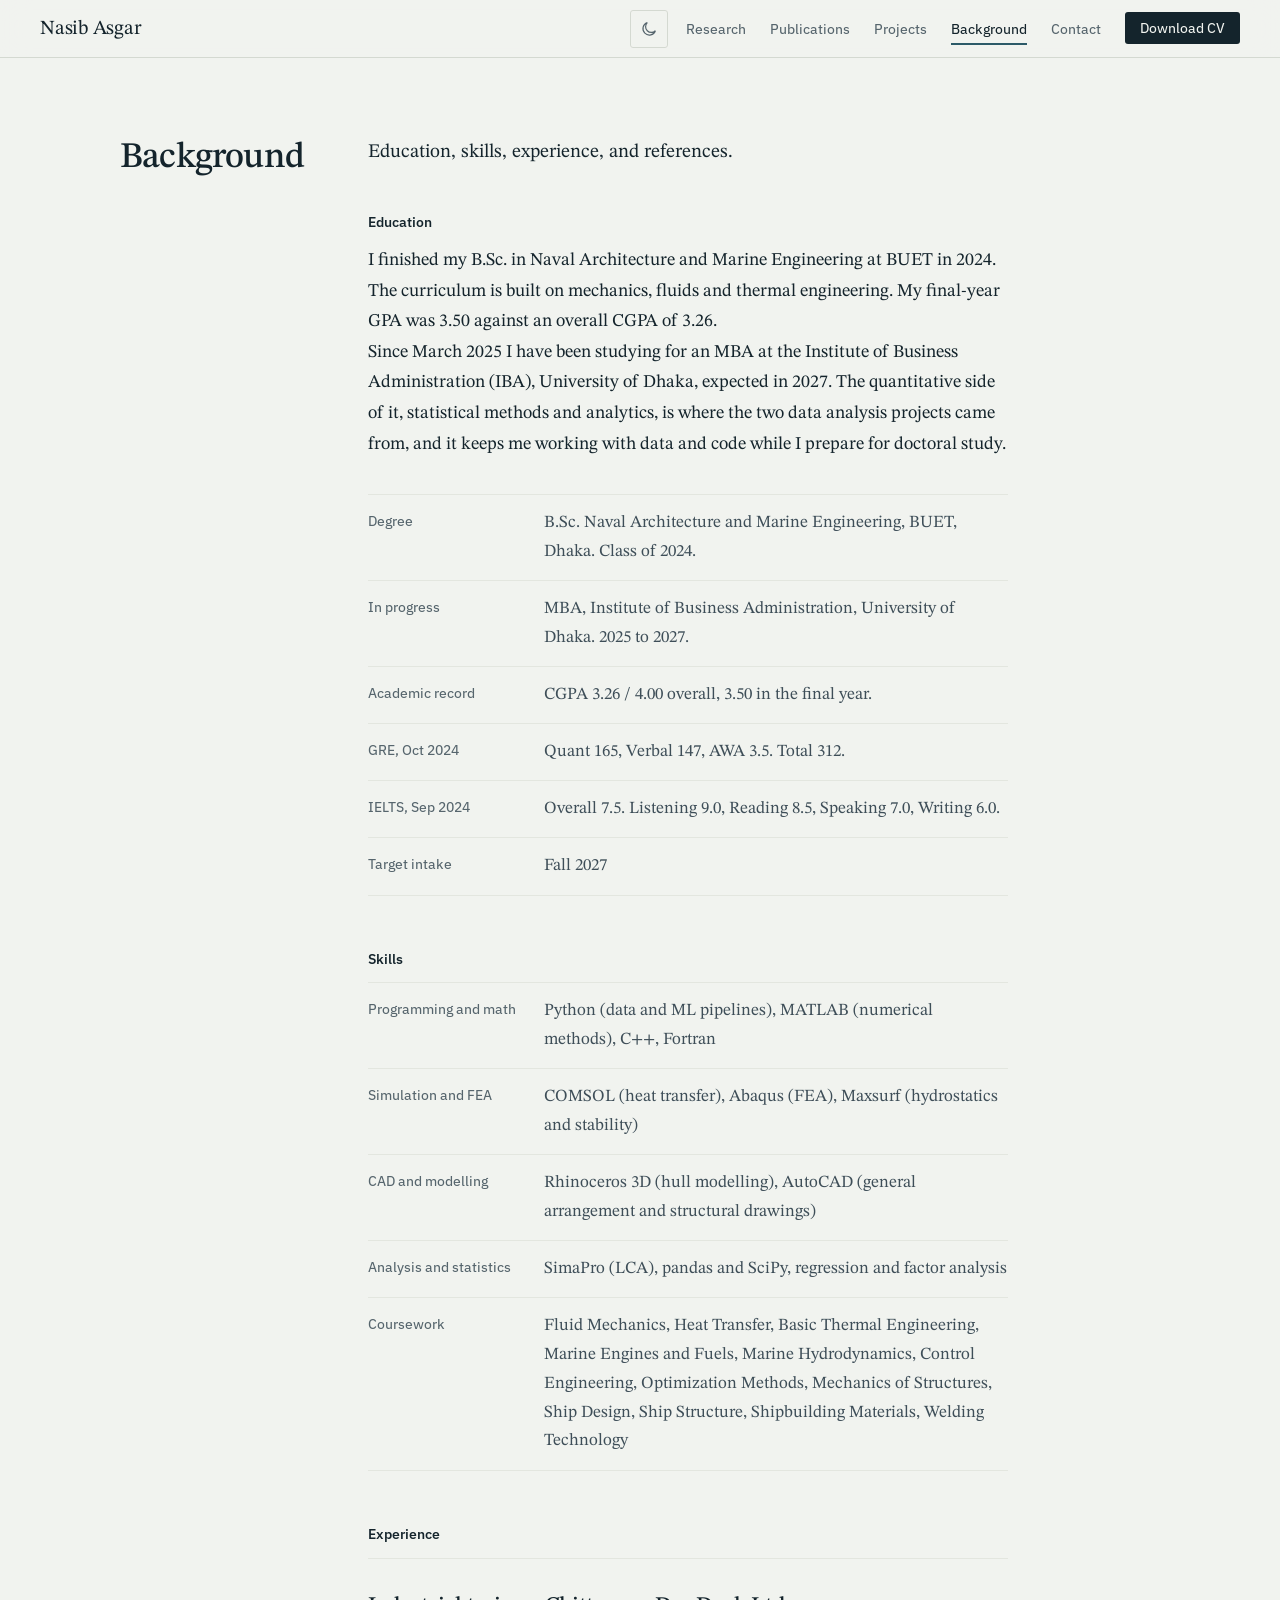
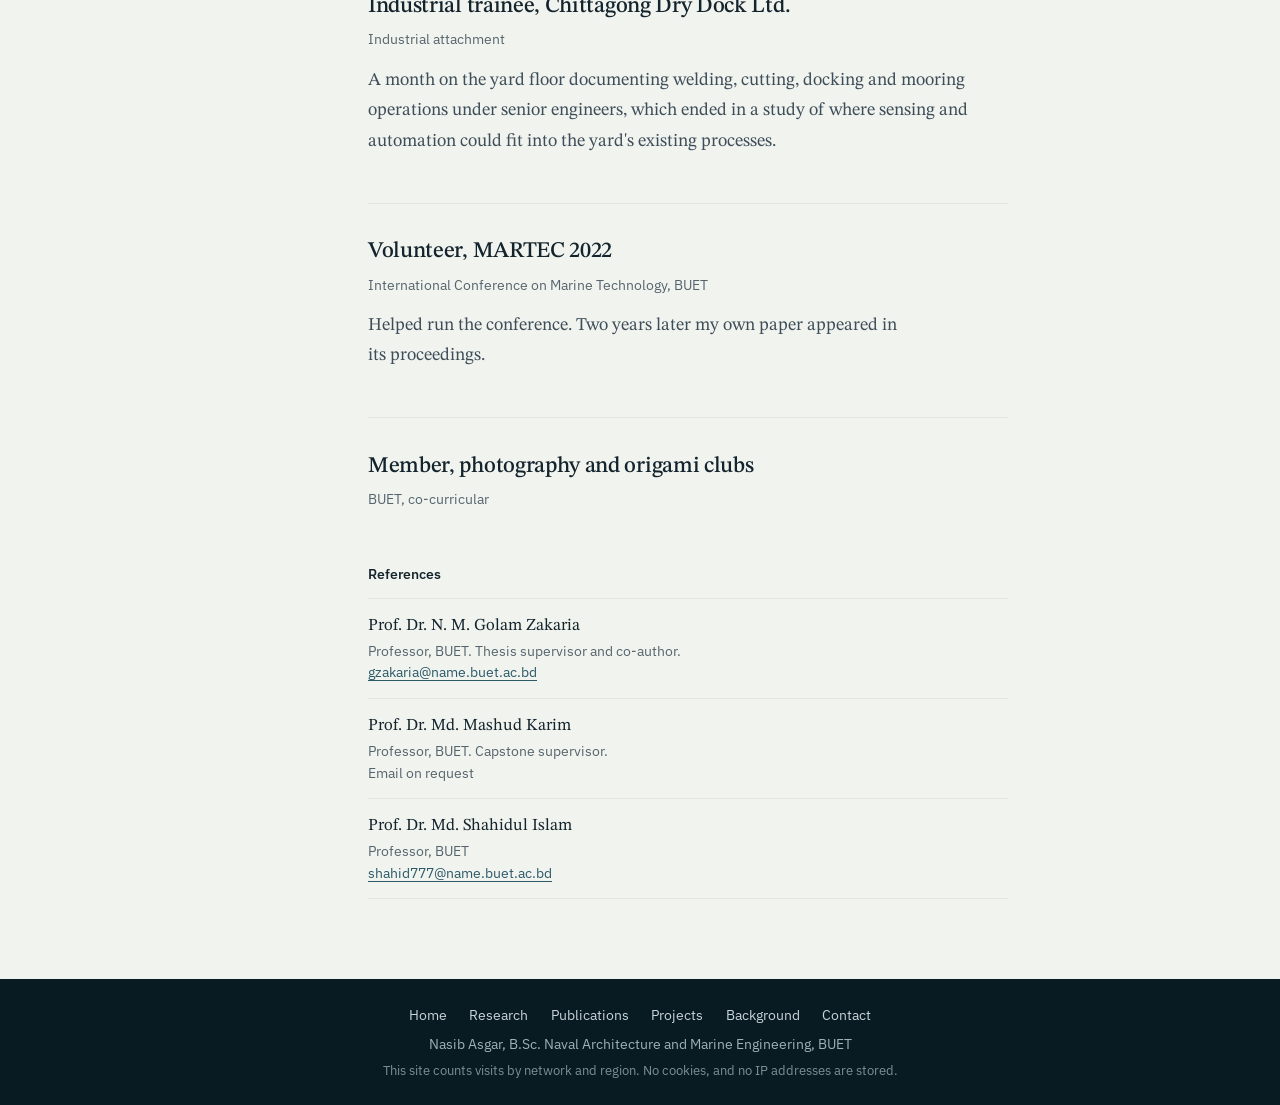
==== commit c0b390e3: "Log visits by network and region to a Google Sheet analytics.js records one row per page view: the v" ====
--- a/background.html
+++ b/background.html
@@ -152,9 +152,11 @@
     <a href="index.html">Home</a><a href="research.html">Research</a><a href="publications.html">Publications</a><a href="projects.html">Projects</a><a href="background.html">Background</a><a href="index.html#contact">Contact</a>
   </div>
   Nasib Asgar, B.Sc. Naval Architecture and Marine Engineering, BUET
+  <div class="foot-note">This site counts visits by network and region. No cookies, and no IP addresses are stored.</div>
 </footer>
 
 <script src="links.js"></script>
 <script src="site.js"></script>
+<script src="analytics.js"></script>
 </body>
 </html>
--- a/style.css
+++ b/style.css
@@ -299,6 +299,7 @@
   padding: 1.7rem max(2.5rem, env(safe-area-inset-right)) calc(1.7rem + env(safe-area-inset-bottom)) max(2.5rem, env(safe-area-inset-left));
 }
 footer a { color: #c8d4d9; text-decoration: none; }
+.foot-note { font-size: 12.5px; color: #7e8e96; margin-top: 0.55rem; }
 footer .foot-links { display: flex; flex-wrap: wrap; gap: 0.4rem 1.4rem; justify-content: center; margin-bottom: 0.7rem; }
 
 /* ── PAGE TITLES ── */
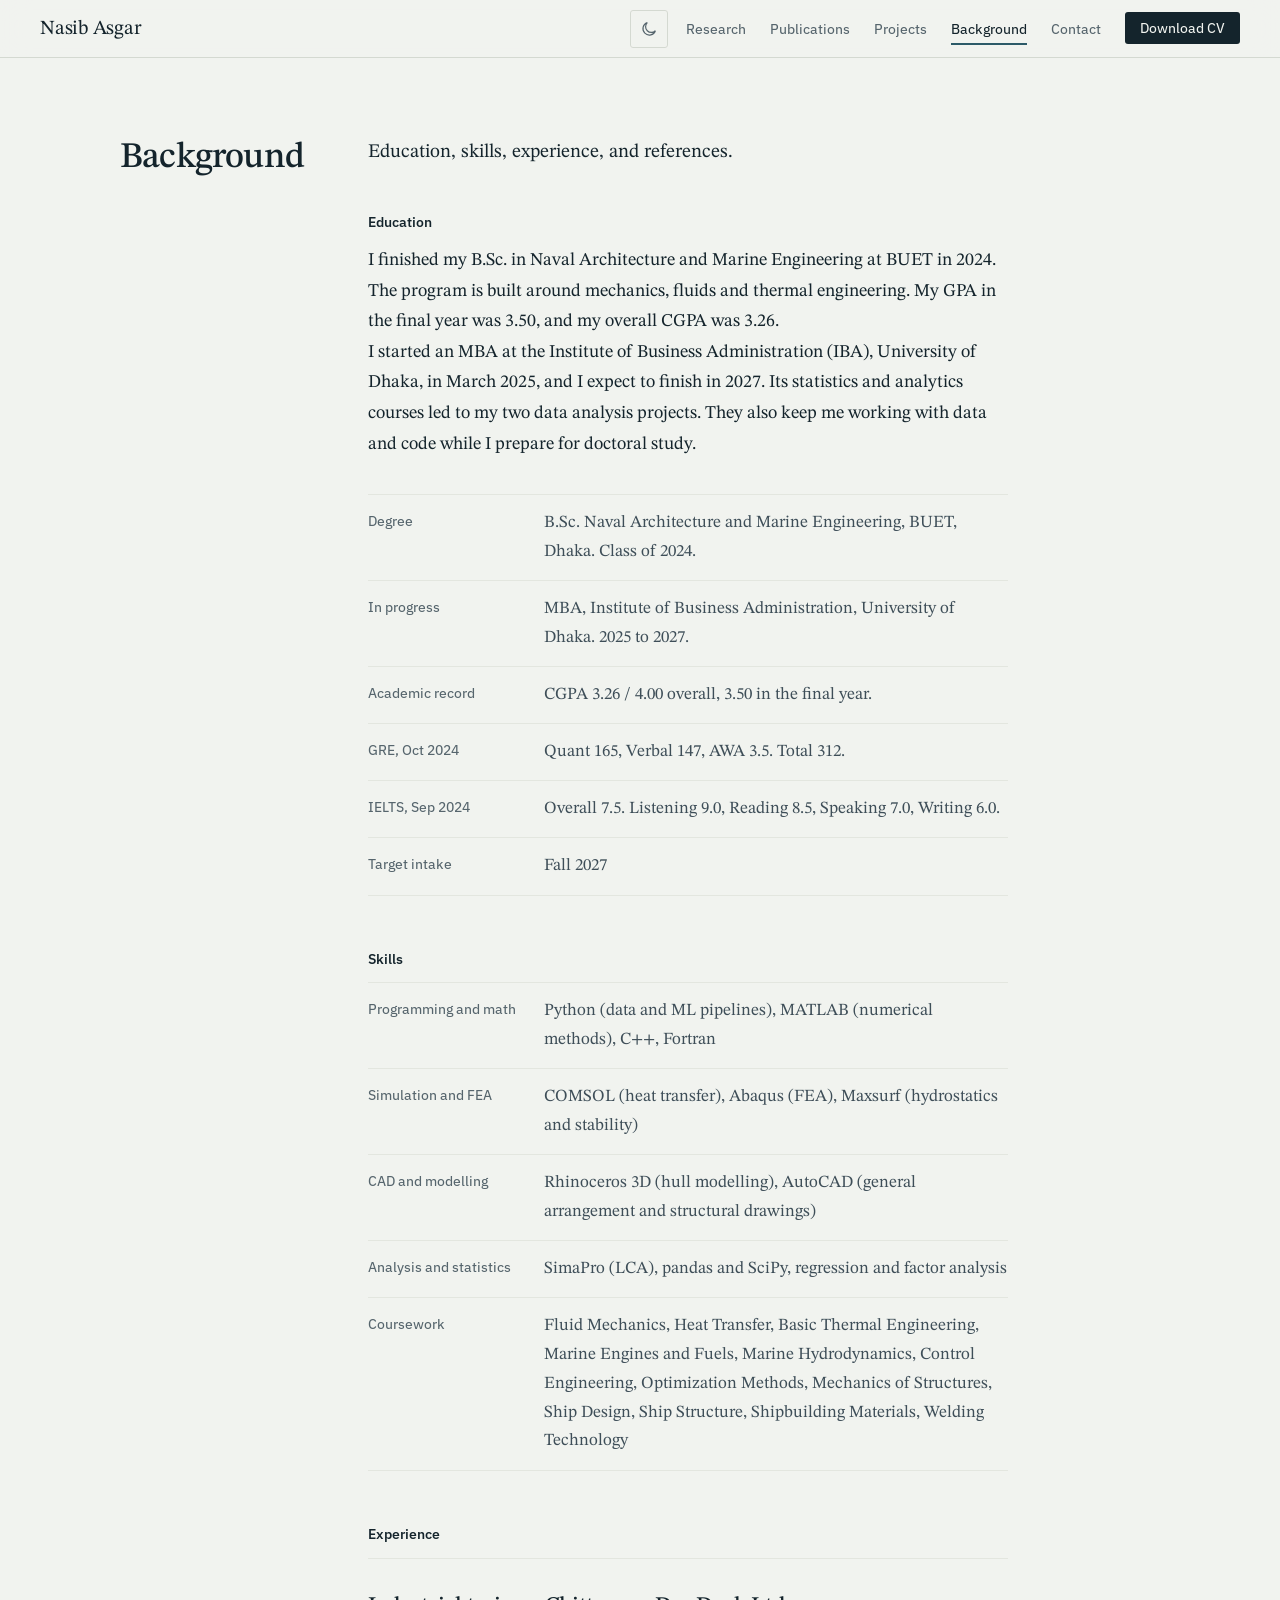
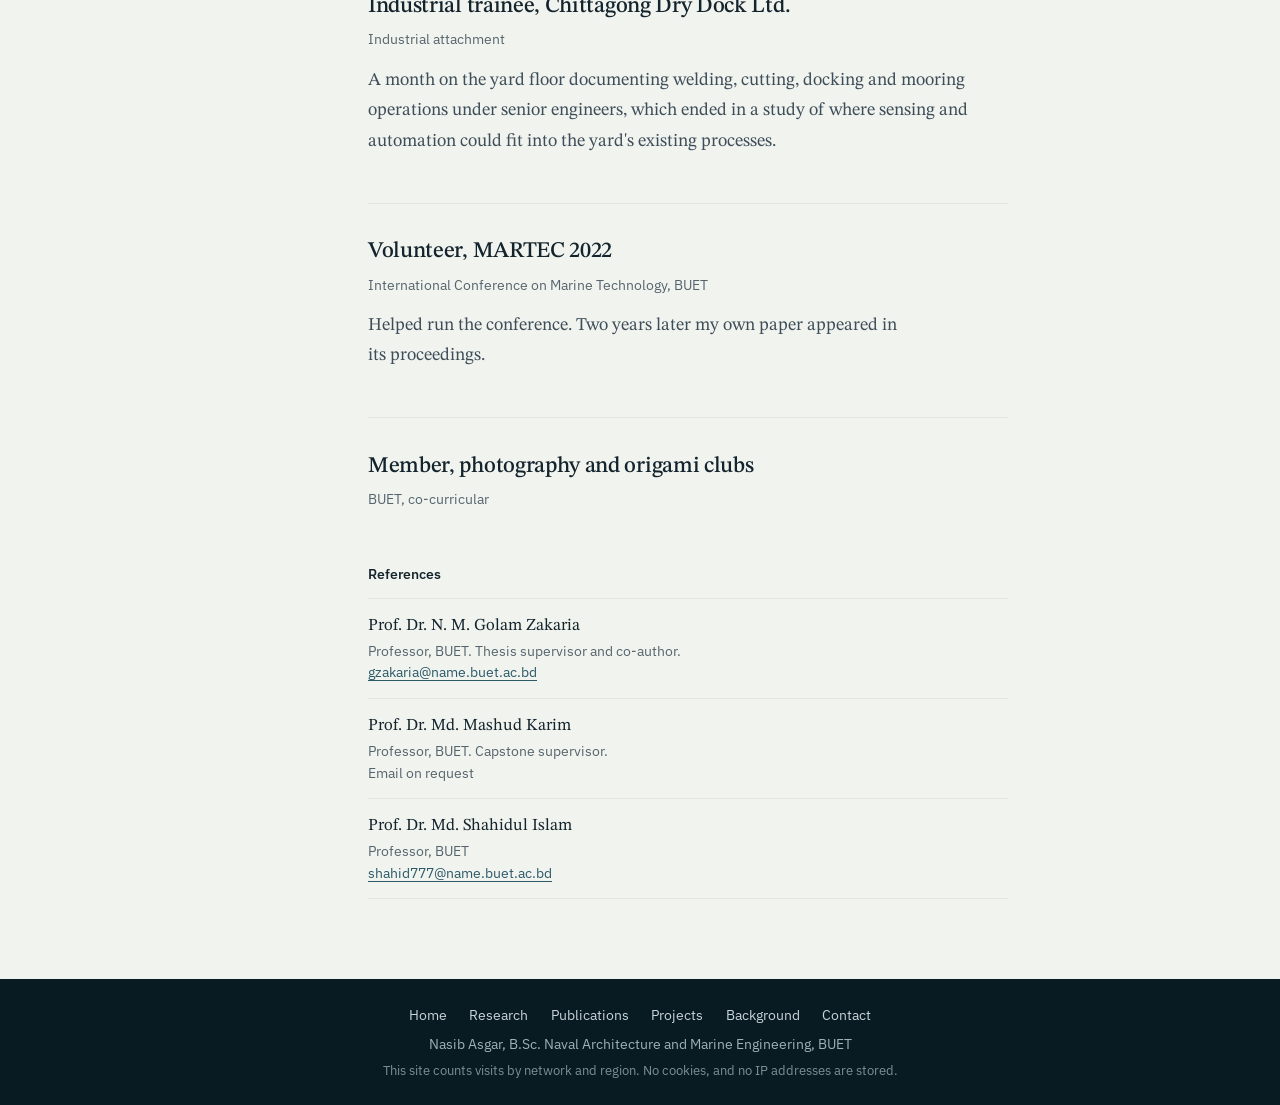
==== commit 9dc7ae6d: "Update background.html" ====
--- a/background.html
+++ b/background.html
@@ -54,17 +54,12 @@
       <div class="sub-group">
       <h3 class="sub">Education</h3>
       <p>
-        I finished my B.Sc. in Naval Architecture and Marine Engineering at BUET in 2024. The
-        curriculum is built on mechanics, fluids and thermal engineering. My final-year GPA was
-        3.50 against an overall CGPA of 3.26.
+        I finished my B.Sc. in Naval Architecture and Marine Engineering at BUET in 2024. The program is built around mechanics, fluids and thermal engineering. My GPA in the final year was 3.50, and my overall CGPA was 3.26.
       </p>
       <!-- Verify the MBA framing and dates below. An unexplained gap after graduation is a
            red flag to committees; this paragraph presents it as deliberate preparation. -->
       <p>
-        Since March 2025 I have been studying for an MBA at the Institute of Business
-        Administration (IBA), University of Dhaka, expected in 2027. The quantitative side of it,
-        statistical methods and analytics, is where the two data analysis projects came from, and
-        it keeps me working with data and code while I prepare for doctoral study.
+        I started an MBA at the Institute of Business Administration (IBA), University of Dhaka, in March 2025, and I expect to finish in 2027. Its statistics and analytics courses led to my two data analysis projects. They also keep me working with data and code while I prepare for doctoral study.
       </p>
 
       <dl class="rows">
